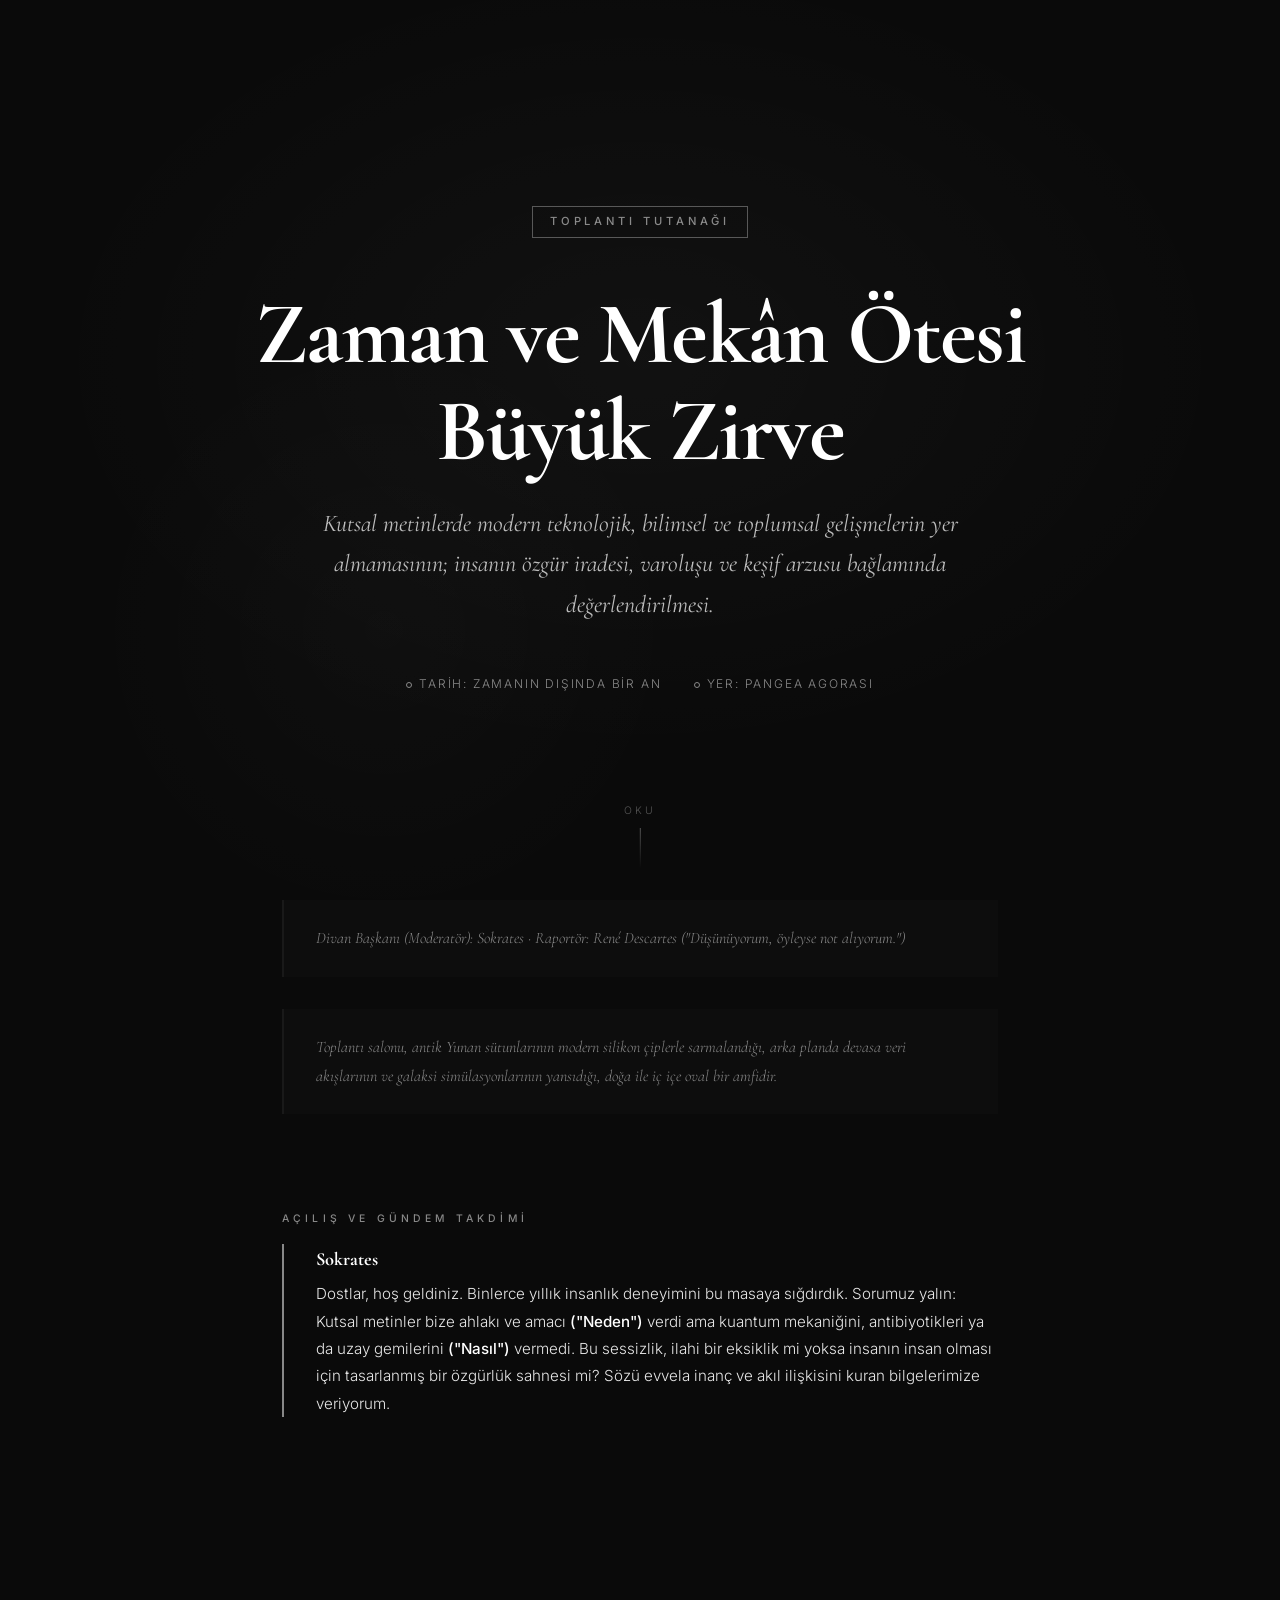
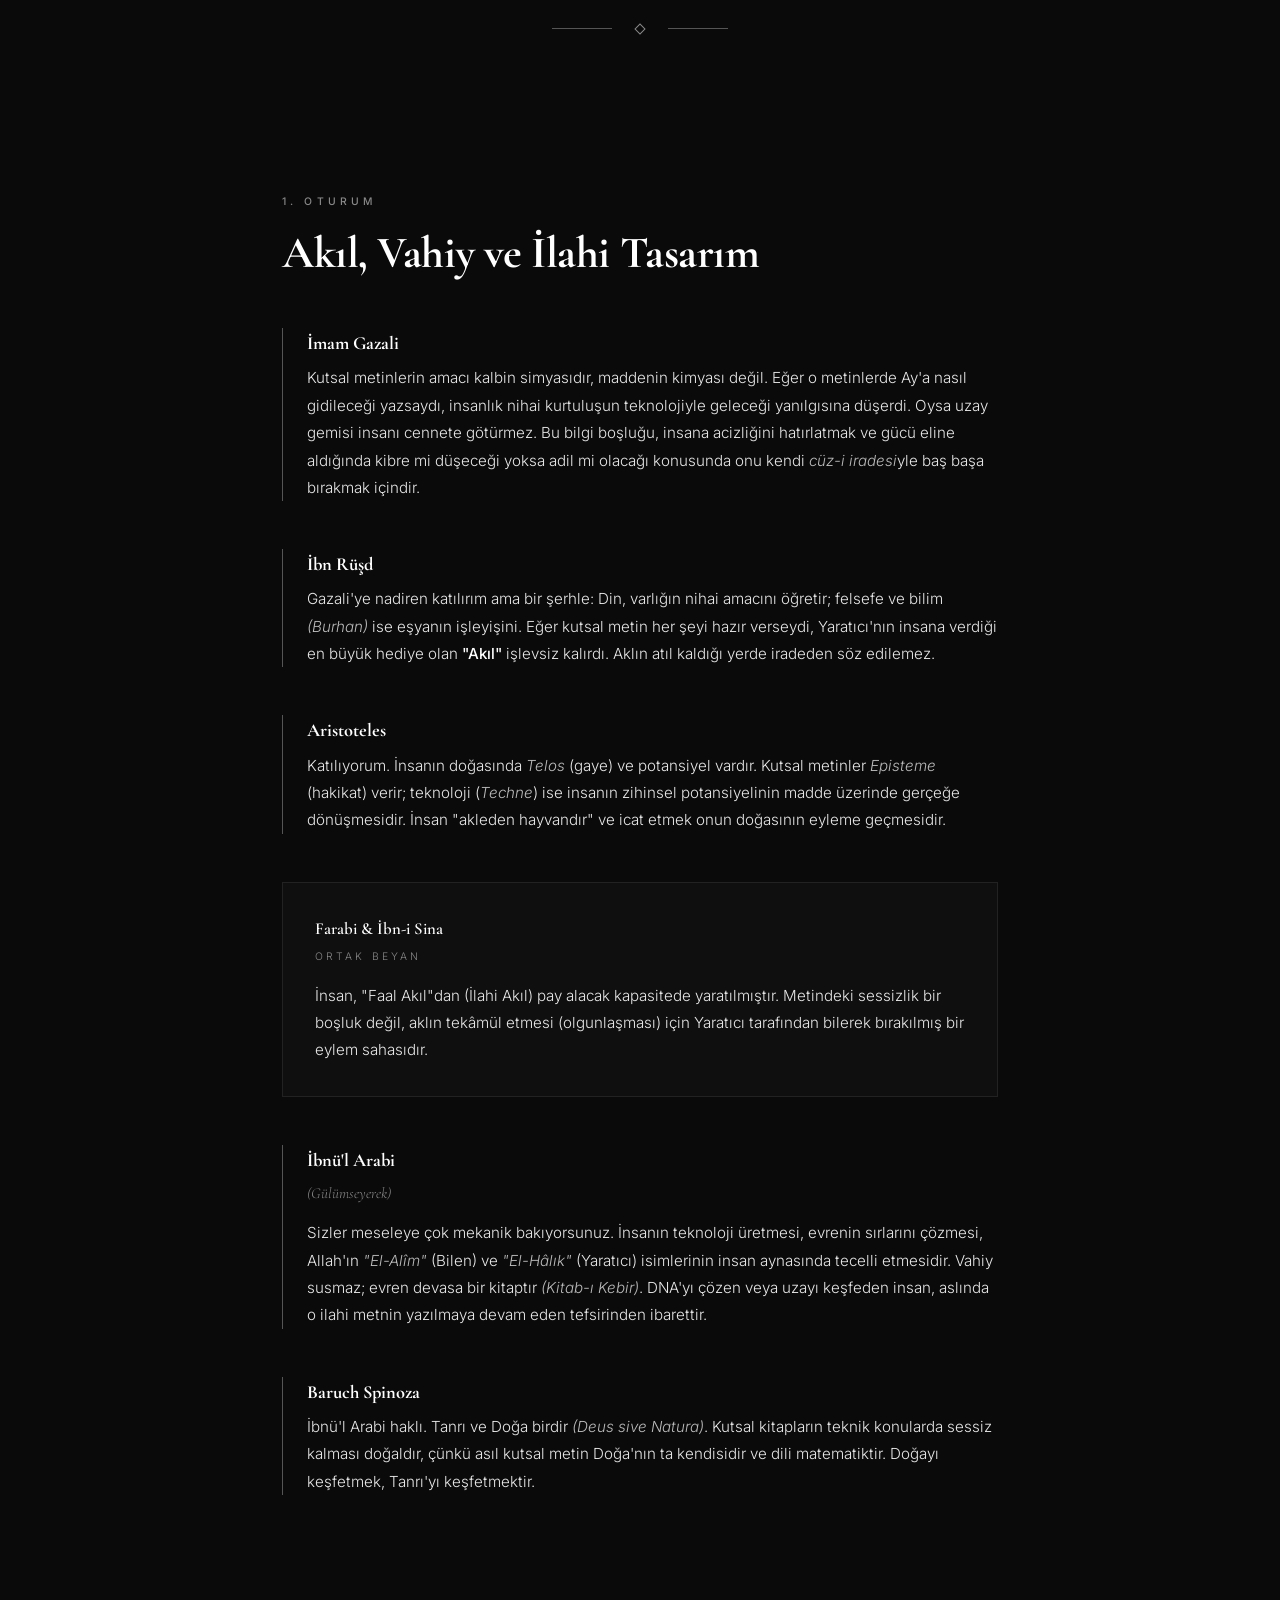
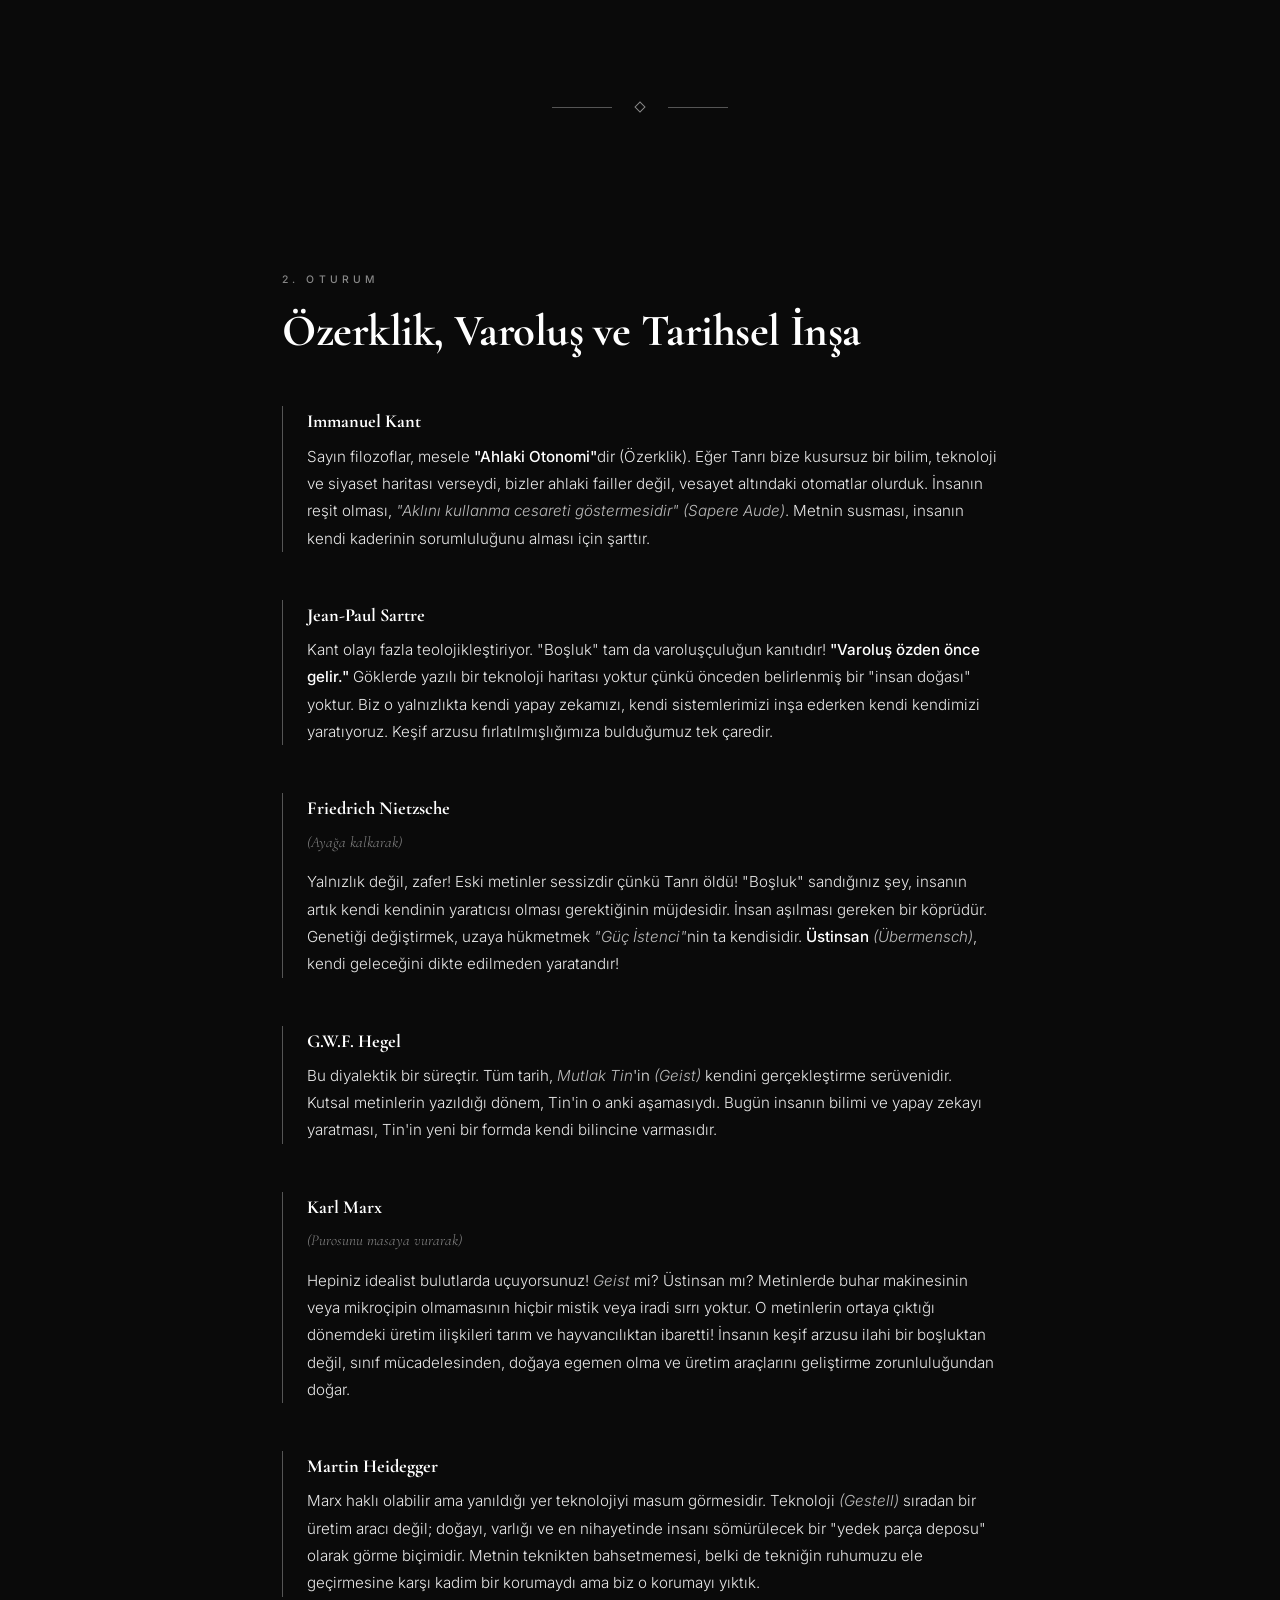
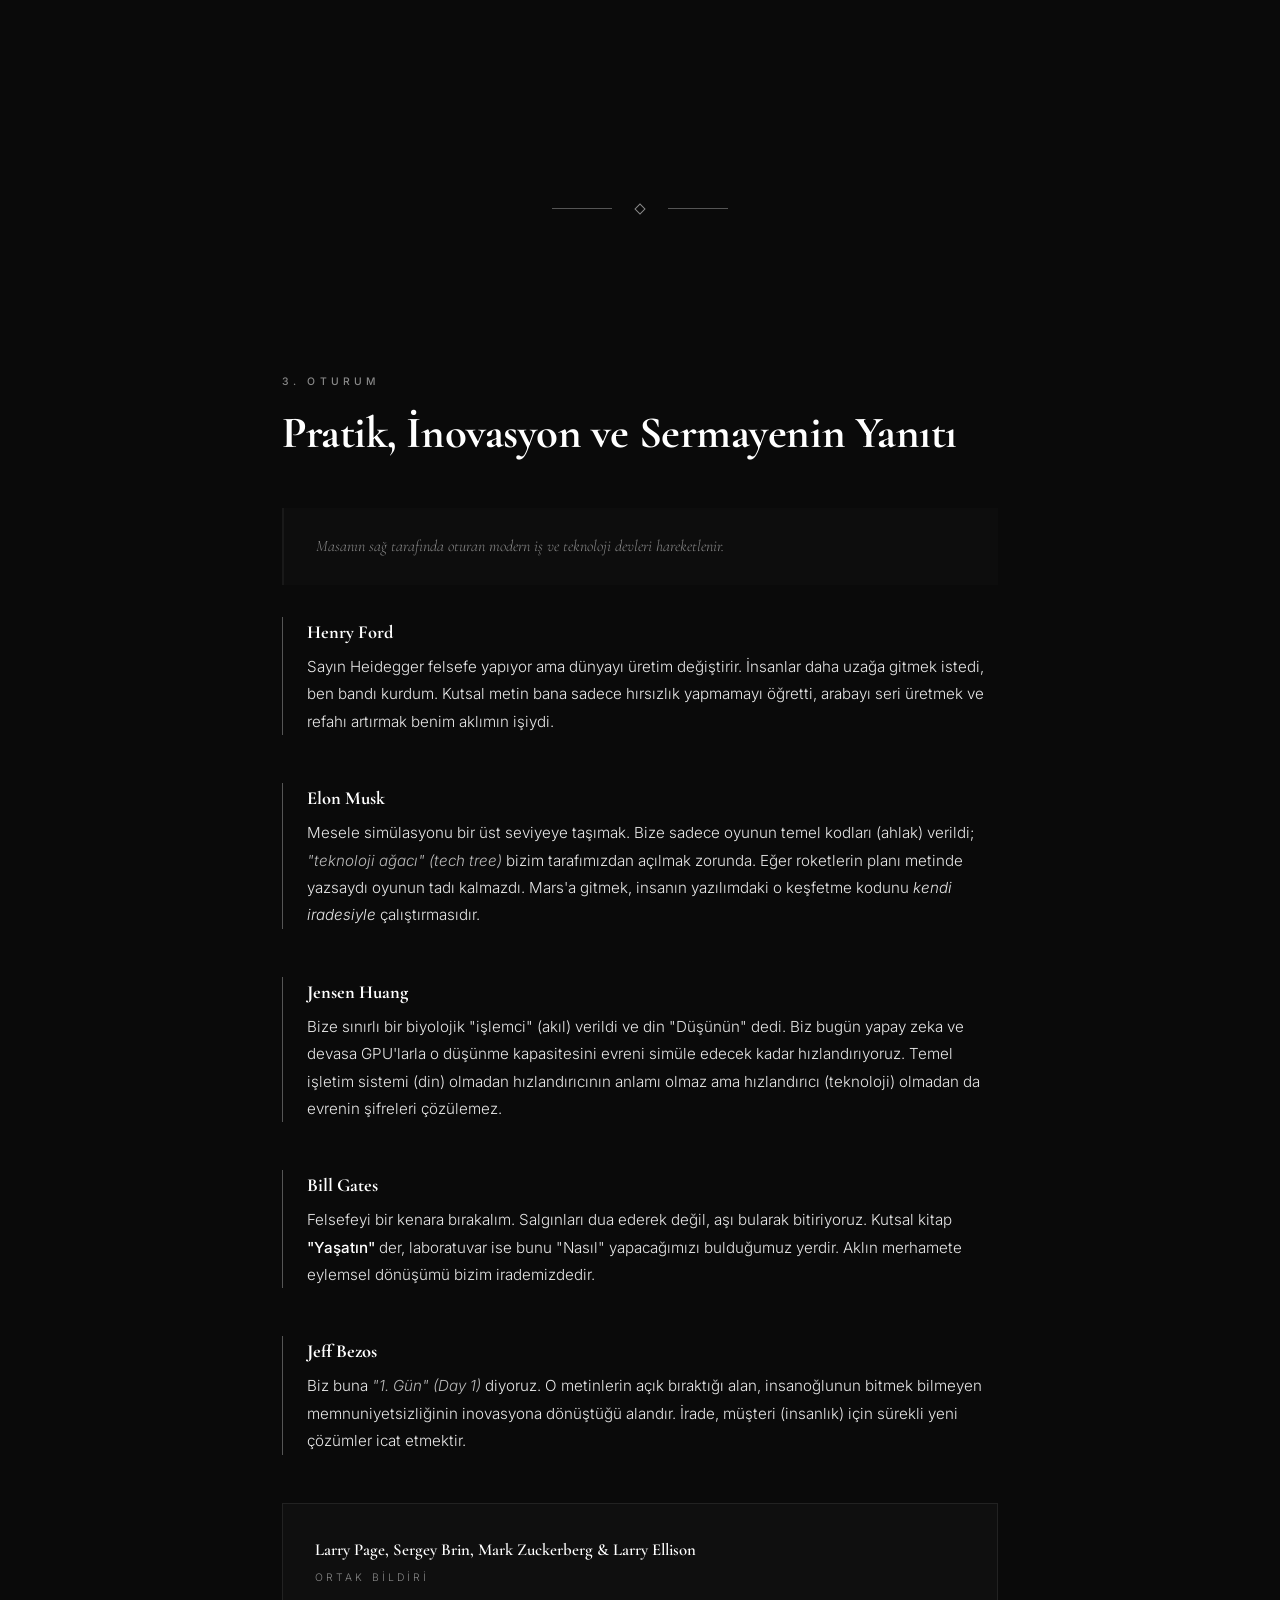
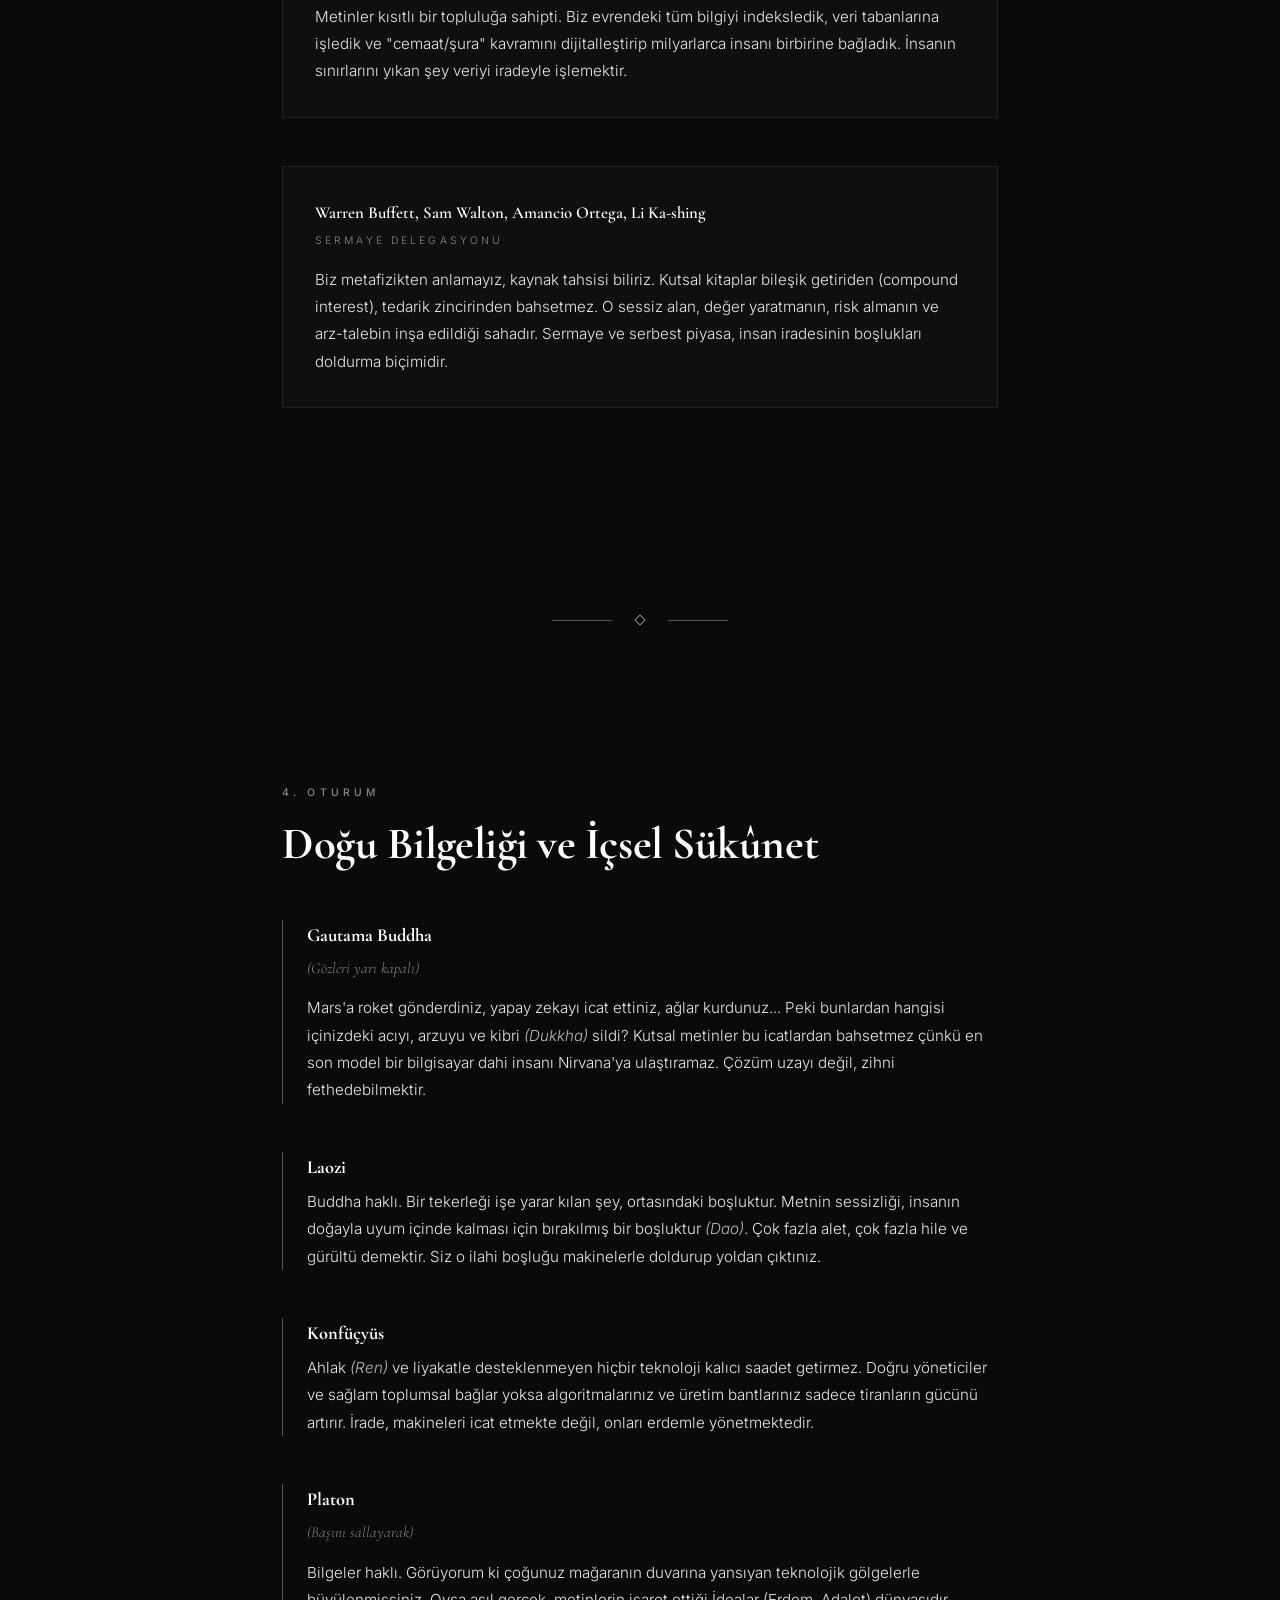
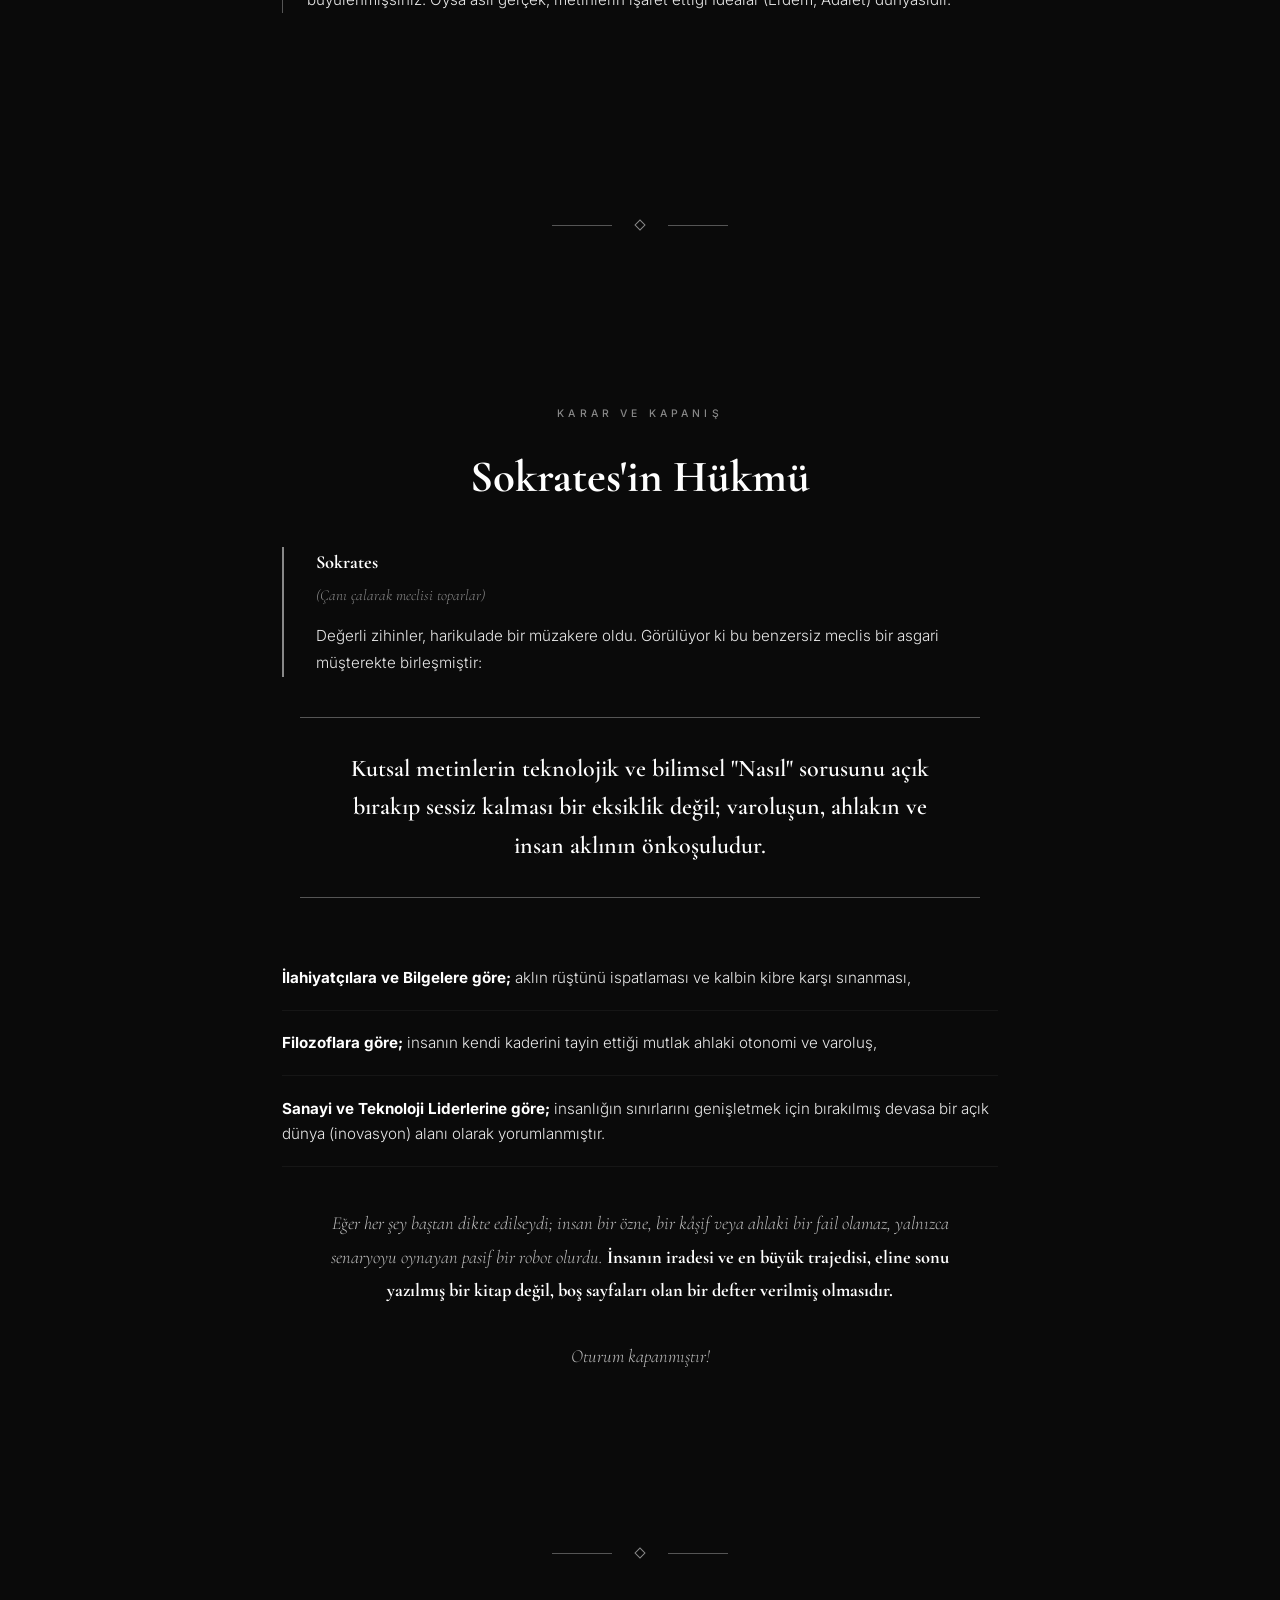
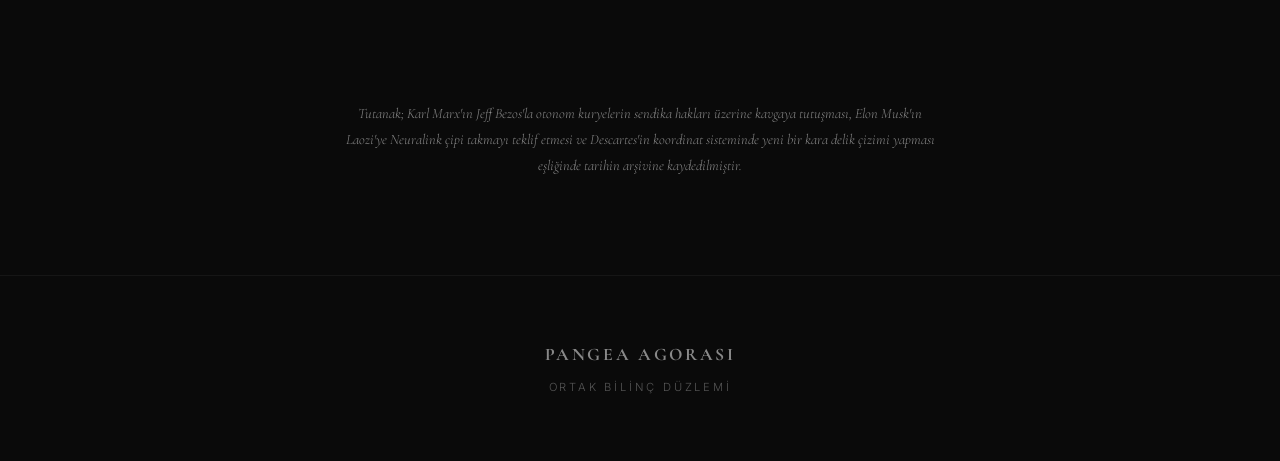
==== index.html @ bfa2e994 "Pangea Agorası - Zaman ve Mekân Ötesi Büyük Zirve" ====
<!DOCTYPE html>
<html lang="tr">
<head>
    <meta charset="UTF-8">
    <meta name="viewport" content="width=device-width, initial-scale=1.0">
    <title>Pangea Agorası — Zaman ve Mekân Ötesi Büyük Zirve</title>
    <meta name="description" content="Kutsal metinlerde modern teknolojik gelişmelerin yer almamasının insanın özgür iradesi bağlamında değerlendirilmesi. Pangea Agorası Toplantı Tutanağı.">
    <link rel="preconnect" href="https://fonts.googleapis.com">
    <link rel="preconnect" href="https://fonts.gstatic.com" crossorigin>
    <link href="https://fonts.googleapis.com/css2?family=Cormorant+Garamond:ital,wght@0,400;0,600;0,700;1,400;1,600&family=Inter:wght@300;400;500&display=swap" rel="stylesheet">
    <style>
        *, *::before, *::after {
            margin: 0;
            padding: 0;
            box-sizing: border-box;
        }

        :root {
            --black: #0a0a0a;
            --dark: #1a1a1a;
            --gray-900: #222;
            --gray-700: #555;
            --gray-500: #888;
            --gray-300: #bbb;
            --gray-100: #e8e8e8;
            --white: #f5f5f0;
            --pure-white: #fff;
        }

        body {
            font-family: 'Inter', -apple-system, sans-serif;
            background-color: var(--black);
            color: var(--white);
            line-height: 1.7;
            font-weight: 300;
            -webkit-font-smoothing: antialiased;
        }

        /* ── HERO ── */
        .hero {
            min-height: 100vh;
            display: flex;
            flex-direction: column;
            justify-content: center;
            align-items: center;
            text-align: center;
            padding: 2rem;
            position: relative;
            overflow: hidden;
        }

        .hero::before {
            content: '';
            position: absolute;
            top: 0; left: 0; right: 0; bottom: 0;
            background:
                radial-gradient(ellipse 600px 400px at 50% 40%, rgba(255,255,255,0.03), transparent),
                radial-gradient(ellipse 300px 300px at 30% 70%, rgba(255,255,255,0.02), transparent);
            pointer-events: none;
        }

        .hero-badge {
            font-family: 'Inter', sans-serif;
            font-size: 0.7rem;
            font-weight: 500;
            letter-spacing: 0.35em;
            text-transform: uppercase;
            color: var(--gray-500);
            border: 1px solid var(--gray-700);
            padding: 0.5em 1.5em;
            margin-bottom: 3rem;
            display: inline-block;
        }

        .hero h1 {
            font-family: 'Cormorant Garamond', serif;
            font-size: clamp(2.5rem, 7vw, 5.5rem);
            font-weight: 700;
            line-height: 1.1;
            letter-spacing: -0.02em;
            color: var(--pure-white);
            max-width: 900px;
            margin-bottom: 1.5rem;
        }

        .hero-subtitle {
            font-family: 'Cormorant Garamond', serif;
            font-size: clamp(1.1rem, 2.5vw, 1.5rem);
            font-weight: 400;
            font-style: italic;
            color: var(--gray-300);
            max-width: 700px;
            margin-bottom: 3rem;
        }

        .hero-meta {
            display: flex;
            flex-wrap: wrap;
            gap: 2rem;
            justify-content: center;
            font-size: 0.75rem;
            letter-spacing: 0.15em;
            text-transform: uppercase;
            color: var(--gray-500);
        }

        .hero-meta span::before {
            content: '';
            display: inline-block;
            width: 6px;
            height: 6px;
            border: 1px solid var(--gray-500);
            border-radius: 50%;
            margin-right: 0.6em;
            vertical-align: middle;
        }

        .scroll-indicator {
            position: absolute;
            bottom: 2rem;
            left: 50%;
            transform: translateX(-50%);
            display: flex;
            flex-direction: column;
            align-items: center;
            gap: 0.5rem;
            color: var(--gray-700);
            font-size: 0.65rem;
            letter-spacing: 0.3em;
            text-transform: uppercase;
            animation: pulse 2s ease-in-out infinite;
        }

        .scroll-indicator .line {
            width: 1px;
            height: 40px;
            background: linear-gradient(to bottom, var(--gray-700), transparent);
        }

        @keyframes pulse {
            0%, 100% { opacity: 0.4; }
            50% { opacity: 1; }
        }

        /* ── LAYOUT ── */
        .container {
            max-width: 780px;
            margin: 0 auto;
            padding: 0 2rem;
        }

        /* ── SECTION DIVIDERS ── */
        .section-break {
            display: flex;
            align-items: center;
            justify-content: center;
            padding: 6rem 2rem;
        }

        .section-break .ornament {
            display: flex;
            align-items: center;
            gap: 1.5rem;
            color: var(--gray-700);
        }

        .section-break .ornament .line {
            width: 60px;
            height: 1px;
            background: var(--gray-700);
        }

        .section-break .ornament .diamond {
            width: 8px;
            height: 8px;
            border: 1px solid var(--gray-500);
            transform: rotate(45deg);
        }

        /* ── SESSION HEADERS ── */
        .session {
            padding: 4rem 0;
        }

        .session-number {
            font-family: 'Inter', sans-serif;
            font-size: 0.65rem;
            font-weight: 500;
            letter-spacing: 0.4em;
            text-transform: uppercase;
            color: var(--gray-500);
            margin-bottom: 1rem;
        }

        .session-title {
            font-family: 'Cormorant Garamond', serif;
            font-size: clamp(1.8rem, 4vw, 2.8rem);
            font-weight: 700;
            color: var(--pure-white);
            line-height: 1.2;
            margin-bottom: 3rem;
            letter-spacing: -0.01em;
        }

        /* ── SPEECHES ── */
        .speech {
            margin-bottom: 3rem;
            padding-left: 1.5rem;
            border-left: 1px solid var(--gray-700);
            transition: border-color 0.3s ease;
        }

        .speech:hover {
            border-left-color: var(--gray-300);
        }

        .speaker {
            font-family: 'Cormorant Garamond', serif;
            font-size: 1.15rem;
            font-weight: 700;
            color: var(--pure-white);
            margin-bottom: 0.3rem;
        }

        .speaker-note {
            font-family: 'Cormorant Garamond', serif;
            font-size: 0.95rem;
            font-style: italic;
            color: var(--gray-500);
            margin-bottom: 0.8rem;
        }

        .speech p {
            font-size: 0.95rem;
            color: var(--gray-100);
            line-height: 1.8;
        }

        .speech .term {
            font-style: italic;
            color: var(--gray-300);
        }

        .speech .concept {
            font-weight: 500;
            color: var(--pure-white);
        }

        /* ── JOINT STATEMENTS ── */
        .joint-statement {
            margin-bottom: 3rem;
            padding: 2rem;
            border: 1px solid rgba(255,255,255,0.08);
            background: rgba(255,255,255,0.02);
        }

        .joint-statement .speakers {
            font-family: 'Cormorant Garamond', serif;
            font-size: 1.05rem;
            font-weight: 600;
            color: var(--pure-white);
            margin-bottom: 0.3rem;
        }

        .joint-statement .label {
            font-size: 0.65rem;
            letter-spacing: 0.3em;
            text-transform: uppercase;
            color: var(--gray-500);
            margin-bottom: 1rem;
        }

        .joint-statement p {
            font-size: 0.95rem;
            color: var(--gray-100);
            line-height: 1.8;
        }

        /* ── INTRO / STAGE ── */
        .stage-direction {
            font-family: 'Cormorant Garamond', serif;
            font-style: italic;
            color: var(--gray-500);
            font-size: 1rem;
            line-height: 1.8;
            margin-bottom: 2rem;
            padding: 1.5rem 2rem;
            border-left: 2px solid rgba(255,255,255,0.05);
            background: rgba(255,255,255,0.01);
        }

        /* ── OPENING SPEECH ── */
        .opening {
            padding: 4rem 0;
        }

        .opening .speech {
            border-left: 2px solid var(--gray-500);
            padding-left: 2rem;
        }

        /* ── VERDICT ── */
        .verdict {
            padding: 5rem 0;
        }

        .verdict-title {
            font-family: 'Cormorant Garamond', serif;
            font-size: clamp(1.8rem, 4vw, 2.8rem);
            font-weight: 700;
            color: var(--pure-white);
            margin-bottom: 2rem;
            text-align: center;
        }

        .verdict-core {
            font-family: 'Cormorant Garamond', serif;
            font-size: clamp(1.2rem, 2.5vw, 1.5rem);
            font-weight: 600;
            color: var(--pure-white);
            text-align: center;
            line-height: 1.6;
            max-width: 680px;
            margin: 0 auto 3rem;
            padding: 2rem;
            border-top: 1px solid var(--gray-700);
            border-bottom: 1px solid var(--gray-700);
        }

        .verdict-list {
            list-style: none;
            margin-bottom: 2.5rem;
        }

        .verdict-list li {
            padding: 1.2rem 0;
            border-bottom: 1px solid rgba(255,255,255,0.05);
            font-size: 0.95rem;
            color: var(--gray-100);
            line-height: 1.7;
        }

        .verdict-list li strong {
            color: var(--pure-white);
        }

        .verdict-closing {
            font-family: 'Cormorant Garamond', serif;
            font-size: 1.15rem;
            font-style: italic;
            color: var(--gray-300);
            text-align: center;
            line-height: 1.8;
            max-width: 650px;
            margin: 0 auto;
        }

        .verdict-closing strong {
            font-style: normal;
            color: var(--pure-white);
        }

        /* ── POSTSCRIPT ── */
        .postscript {
            padding: 3rem 0 2rem;
            text-align: center;
        }

        .postscript p {
            font-family: 'Cormorant Garamond', serif;
            font-style: italic;
            font-size: 0.9rem;
            color: var(--gray-500);
            line-height: 1.8;
            max-width: 600px;
            margin: 0 auto;
        }

        /* ── FOOTER ── */
        footer {
            padding: 4rem 2rem;
            text-align: center;
            border-top: 1px solid rgba(255,255,255,0.05);
            margin-top: 4rem;
        }

        footer .logo {
            font-family: 'Cormorant Garamond', serif;
            font-size: 1.1rem;
            font-weight: 700;
            letter-spacing: 0.15em;
            color: var(--gray-500);
            margin-bottom: 0.5rem;
        }

        footer .tagline {
            font-size: 0.7rem;
            letter-spacing: 0.25em;
            text-transform: uppercase;
            color: var(--gray-700);
        }

        /* ── RESPONSIVE ── */
        @media (max-width: 600px) {
            .hero-meta {
                flex-direction: column;
                gap: 0.8rem;
            }

            .speech {
                padding-left: 1rem;
            }

            .joint-statement {
                padding: 1.5rem;
            }

            .section-break {
                padding: 4rem 2rem;
            }
        }
    </style>
</head>
<body>

    <!-- HERO -->
    <header class="hero">
        <span class="hero-badge">Toplantı Tutanağı</span>
        <h1>Zaman ve Mekân Ötesi Büyük Zirve</h1>
        <p class="hero-subtitle">Kutsal metinlerde modern teknolojik, bilimsel ve toplumsal gelişmelerin yer almamasının; insanın özgür iradesi, varoluşu ve keşif arzusu bağlamında değerlendirilmesi.</p>
        <div class="hero-meta">
            <span>Tarih: Zamanın Dışında Bir An</span>
            <span>Yer: Pangea Agorası</span>
        </div>
        <div class="scroll-indicator">
            <span>Oku</span>
            <div class="line"></div>
        </div>
    </header>

    <main class="container">

        <!-- STAGE DIRECTION -->
        <div class="stage-direction">
            Divan Başkanı (Moderatör): Sokrates · Raportör: René Descartes <em>("Düşünüyorum, öyleyse not alıyorum.")</em>
        </div>

        <div class="stage-direction">
            Toplantı salonu, antik Yunan sütunlarının modern silikon çiplerle sarmalandığı, arka planda devasa veri akışlarının ve galaksi simülasyonlarının yansıdığı, doğa ile iç içe oval bir amfidir.
        </div>

        <!-- OPENING -->
        <div class="opening">
            <div class="session-number">Açılış ve Gündem Takdimi</div>
            <div class="speech">
                <div class="speaker">Sokrates</div>
                <p>Dostlar, hoş geldiniz. Binlerce yıllık insanlık deneyimini bu masaya sığdırdık. Sorumuz yalın: Kutsal metinler bize ahlakı ve amacı <span class="concept">("Neden")</span> verdi ama kuantum mekaniğini, antibiyotikleri ya da uzay gemilerini <span class="concept">("Nasıl")</span> vermedi. Bu sessizlik, ilahi bir eksiklik mi yoksa insanın insan olması için tasarlanmış bir özgürlük sahnesi mi? Sözü evvela inanç ve akıl ilişkisini kuran bilgelerimize veriyorum.</p>
            </div>
        </div>

        <!-- SECTION 1 -->
        <div class="section-break"><div class="ornament"><div class="line"></div><div class="diamond"></div><div class="line"></div></div></div>

        <section class="session">
            <div class="session-number">1. Oturum</div>
            <h2 class="session-title">Akıl, Vahiy ve İlahi Tasarım</h2>

            <div class="speech">
                <div class="speaker">İmam Gazali</div>
                <p>Kutsal metinlerin amacı kalbin simyasıdır, maddenin kimyası değil. Eğer o metinlerde Ay'a nasıl gidileceği yazsaydı, insanlık nihai kurtuluşun teknolojiyle geleceği yanılgısına düşerdi. Oysa uzay gemisi insanı cennete götürmez. Bu bilgi boşluğu, insana acizliğini hatırlatmak ve gücü eline aldığında kibre mi düşeceği yoksa adil mi olacağı konusunda onu kendi <span class="term">cüz-i iradesi</span>yle baş başa bırakmak içindir.</p>
            </div>

            <div class="speech">
                <div class="speaker">İbn Rüşd</div>
                <p>Gazali'ye nadiren katılırım ama bir şerhle: Din, varlığın nihai amacını öğretir; felsefe ve bilim <span class="term">(Burhan)</span> ise eşyanın işleyişini. Eğer kutsal metin her şeyi hazır verseydi, Yaratıcı'nın insana verdiği en büyük hediye olan <span class="concept">"Akıl"</span> işlevsiz kalırdı. Aklın atıl kaldığı yerde iradeden söz edilemez.</p>
            </div>

            <div class="speech">
                <div class="speaker">Aristoteles</div>
                <p>Katılıyorum. İnsanın doğasında <span class="term">Telos</span> (gaye) ve potansiyel vardır. Kutsal metinler <span class="term">Episteme</span> (hakikat) verir; teknoloji (<span class="term">Techne</span>) ise insanın zihinsel potansiyelinin madde üzerinde gerçeğe dönüşmesidir. İnsan "akleden hayvandır" ve icat etmek onun doğasının eyleme geçmesidir.</p>
            </div>

            <div class="joint-statement">
                <div class="speakers">Farabi &amp; İbn-i Sina</div>
                <div class="label">Ortak Beyan</div>
                <p>İnsan, <span class="term">"Faal Akıl"</span>dan (İlahi Akıl) pay alacak kapasitede yaratılmıştır. Metindeki sessizlik bir boşluk değil, aklın tekâmül etmesi (olgunlaşması) için Yaratıcı tarafından bilerek bırakılmış bir eylem sahasıdır.</p>
            </div>

            <div class="speech">
                <div class="speaker">İbnü'l Arabi</div>
                <div class="speaker-note">(Gülümseyerek)</div>
                <p>Sizler meseleye çok mekanik bakıyorsunuz. İnsanın teknoloji üretmesi, evrenin sırlarını çözmesi, Allah'ın <span class="term">"El-Alîm"</span> (Bilen) ve <span class="term">"El-Hâlık"</span> (Yaratıcı) isimlerinin insan aynasında tecelli etmesidir. Vahiy susmaz; evren devasa bir kitaptır <span class="term">(Kitab-ı Kebir)</span>. DNA'yı çözen veya uzayı keşfeden insan, aslında o ilahi metnin yazılmaya devam eden tefsirinden ibarettir.</p>
            </div>

            <div class="speech">
                <div class="speaker">Baruch Spinoza</div>
                <p>İbnü'l Arabi haklı. Tanrı ve Doğa birdir <span class="term">(Deus sive Natura)</span>. Kutsal kitapların teknik konularda sessiz kalması doğaldır, çünkü asıl kutsal metin Doğa'nın ta kendisidir ve dili matematiktir. Doğayı keşfetmek, Tanrı'yı keşfetmektir.</p>
            </div>
        </section>

        <!-- SECTION 2 -->
        <div class="section-break"><div class="ornament"><div class="line"></div><div class="diamond"></div><div class="line"></div></div></div>

        <section class="session">
            <div class="session-number">2. Oturum</div>
            <h2 class="session-title">Özerklik, Varoluş ve Tarihsel İnşa</h2>

            <div class="speech">
                <div class="speaker">Immanuel Kant</div>
                <p>Sayın filozoflar, mesele <span class="concept">"Ahlaki Otonomi"</span>dir (Özerklik). Eğer Tanrı bize kusursuz bir bilim, teknoloji ve siyaset haritası verseydi, bizler ahlaki failler değil, vesayet altındaki otomatlar olurduk. İnsanın reşit olması, <span class="term">"Aklını kullanma cesareti göstermesidir"</span> <span class="term">(Sapere Aude)</span>. Metnin susması, insanın kendi kaderinin sorumluluğunu alması için şarttır.</p>
            </div>

            <div class="speech">
                <div class="speaker">Jean-Paul Sartre</div>
                <p>Kant olayı fazla teolojikleştiriyor. "Boşluk" tam da varoluşçuluğun kanıtıdır! <span class="concept">"Varoluş özden önce gelir."</span> Göklerde yazılı bir teknoloji haritası yoktur çünkü önceden belirlenmiş bir "insan doğası" yoktur. Biz o yalnızlıkta kendi yapay zekamızı, kendi sistemlerimizi inşa ederken kendi kendimizi yaratıyoruz. Keşif arzusu fırlatılmışlığımıza bulduğumuz tek çaredir.</p>
            </div>

            <div class="speech">
                <div class="speaker">Friedrich Nietzsche</div>
                <div class="speaker-note">(Ayağa kalkarak)</div>
                <p>Yalnızlık değil, zafer! Eski metinler sessizdir çünkü Tanrı öldü! "Boşluk" sandığınız şey, insanın artık kendi kendinin yaratıcısı olması gerektiğinin müjdesidir. İnsan aşılması gereken bir köprüdür. Genetiği değiştirmek, uzaya hükmetmek <span class="term">"Güç İstenci"</span>nin ta kendisidir. <span class="concept">Üstinsan</span> <span class="term">(Übermensch)</span>, kendi geleceğini dikte edilmeden yaratandır!</p>
            </div>

            <div class="speech">
                <div class="speaker">G.W.F. Hegel</div>
                <p>Bu diyalektik bir süreçtir. Tüm tarih, <span class="term">Mutlak Tin</span>'in <span class="term">(Geist)</span> kendini gerçekleştirme serüvenidir. Kutsal metinlerin yazıldığı dönem, Tin'in o anki aşamasıydı. Bugün insanın bilimi ve yapay zekayı yaratması, Tin'in yeni bir formda kendi bilincine varmasıdır.</p>
            </div>

            <div class="speech">
                <div class="speaker">Karl Marx</div>
                <div class="speaker-note">(Purosunu masaya vurarak)</div>
                <p>Hepiniz idealist bulutlarda uçuyorsunuz! <span class="term">Geist</span> mi? Üstinsan mı? Metinlerde buhar makinesinin veya mikroçipin olmamasının hiçbir mistik veya iradi sırrı yoktur. O metinlerin ortaya çıktığı dönemdeki üretim ilişkileri tarım ve hayvancılıktan ibaretti! İnsanın keşif arzusu ilahi bir boşluktan değil, sınıf mücadelesinden, doğaya egemen olma ve üretim araçlarını geliştirme zorunluluğundan doğar.</p>
            </div>

            <div class="speech">
                <div class="speaker">Martin Heidegger</div>
                <p>Marx haklı olabilir ama yanıldığı yer teknolojiyi masum görmesidir. Teknoloji <span class="term">(Gestell)</span> sıradan bir üretim aracı değil; doğayı, varlığı ve en nihayetinde insanı sömürülecek bir "yedek parça deposu" olarak görme biçimidir. Metnin teknikten bahsetmemesi, belki de tekniğin ruhumuzu ele geçirmesine karşı kadim bir korumaydı ama biz o korumayı yıktık.</p>
            </div>
        </section>

        <!-- SECTION 3 -->
        <div class="section-break"><div class="ornament"><div class="line"></div><div class="diamond"></div><div class="line"></div></div></div>

        <section class="session">
            <div class="session-number">3. Oturum</div>
            <h2 class="session-title">Pratik, İnovasyon ve Sermayenin Yanıtı</h2>

            <div class="stage-direction">Masanın sağ tarafında oturan modern iş ve teknoloji devleri hareketlenir.</div>

            <div class="speech">
                <div class="speaker">Henry Ford</div>
                <p>Sayın Heidegger felsefe yapıyor ama dünyayı üretim değiştirir. İnsanlar daha uzağa gitmek istedi, ben bandı kurdum. Kutsal metin bana sadece hırsızlık yapmamayı öğretti, arabayı seri üretmek ve refahı artırmak benim aklımın işiydi.</p>
            </div>

            <div class="speech">
                <div class="speaker">Elon Musk</div>
                <p>Mesele simülasyonu bir üst seviyeye taşımak. Bize sadece oyunun temel kodları (ahlak) verildi; <span class="term">"teknoloji ağacı" (tech tree)</span> bizim tarafımızdan açılmak zorunda. Eğer roketlerin planı metinde yazsaydı oyunun tadı kalmazdı. Mars'a gitmek, insanın yazılımdaki o keşfetme kodunu <em>kendi iradesiyle</em> çalıştırmasıdır.</p>
            </div>

            <div class="speech">
                <div class="speaker">Jensen Huang</div>
                <p>Bize sınırlı bir biyolojik "işlemci" (akıl) verildi ve din "Düşünün" dedi. Biz bugün yapay zeka ve devasa GPU'larla o düşünme kapasitesini evreni simüle edecek kadar hızlandırıyoruz. Temel işletim sistemi (din) olmadan hızlandırıcının anlamı olmaz ama hızlandırıcı (teknoloji) olmadan da evrenin şifreleri çözülemez.</p>
            </div>

            <div class="speech">
                <div class="speaker">Bill Gates</div>
                <p>Felsefeyi bir kenara bırakalım. Salgınları dua ederek değil, aşı bularak bitiriyoruz. Kutsal kitap <span class="concept">"Yaşatın"</span> der, laboratuvar ise bunu "Nasıl" yapacağımızı bulduğumuz yerdir. Aklın merhamete eylemsel dönüşümü bizim irademizdedir.</p>
            </div>

            <div class="speech">
                <div class="speaker">Jeff Bezos</div>
                <p>Biz buna <span class="term">"1. Gün" (Day 1)</span> diyoruz. O metinlerin açık bıraktığı alan, insanoğlunun bitmek bilmeyen memnuniyetsizliğinin inovasyona dönüştüğü alandır. İrade, müşteri (insanlık) için sürekli yeni çözümler icat etmektir.</p>
            </div>

            <div class="joint-statement">
                <div class="speakers">Larry Page, Sergey Brin, Mark Zuckerberg &amp; Larry Ellison</div>
                <div class="label">Ortak Bildiri</div>
                <p>Metinler kısıtlı bir topluluğa sahipti. Biz evrendeki tüm bilgiyi indeksledik, veri tabanlarına işledik ve "cemaat/şura" kavramını dijitalleştirip milyarlarca insanı birbirine bağladık. İnsanın sınırlarını yıkan şey veriyi iradeyle işlemektir.</p>
            </div>

            <div class="joint-statement">
                <div class="speakers">Warren Buffett, Sam Walton, Amancio Ortega, Li Ka-shing</div>
                <div class="label">Sermaye Delegasyonu</div>
                <p>Biz metafizikten anlamayız, kaynak tahsisi biliriz. Kutsal kitaplar bileşik getiriden <span class="term">(compound interest)</span>, tedarik zincirinden bahsetmez. O sessiz alan, değer yaratmanın, risk almanın ve arz-talebin inşa edildiği sahadır. Sermaye ve serbest piyasa, insan iradesinin boşlukları doldurma biçimidir.</p>
            </div>
        </section>

        <!-- SECTION 4 -->
        <div class="section-break"><div class="ornament"><div class="line"></div><div class="diamond"></div><div class="line"></div></div></div>

        <section class="session">
            <div class="session-number">4. Oturum</div>
            <h2 class="session-title">Doğu Bilgeliği ve İçsel Sükûnet</h2>

            <div class="speech">
                <div class="speaker">Gautama Buddha</div>
                <div class="speaker-note">(Gözleri yarı kapalı)</div>
                <p>Mars'a roket gönderdiniz, yapay zekayı icat ettiniz, ağlar kurdunuz... Peki bunlardan hangisi içinizdeki acıyı, arzuyu ve kibri <span class="term">(Dukkha)</span> sildi? Kutsal metinler bu icatlardan bahsetmez çünkü en son model bir bilgisayar dahi insanı Nirvana'ya ulaştıramaz. Çözüm uzayı değil, zihni fethedebilmektir.</p>
            </div>

            <div class="speech">
                <div class="speaker">Laozi</div>
                <p>Buddha haklı. Bir tekerleği işe yarar kılan şey, ortasındaki boşluktur. Metnin sessizliği, insanın doğayla uyum içinde kalması için bırakılmış bir boşluktur <span class="term">(Dao)</span>. Çok fazla alet, çok fazla hile ve gürültü demektir. Siz o ilahi boşluğu makinelerle doldurup yoldan çıktınız.</p>
            </div>

            <div class="speech">
                <div class="speaker">Konfüçyüs</div>
                <p>Ahlak <span class="term">(Ren)</span> ve liyakatle desteklenmeyen hiçbir teknoloji kalıcı saadet getirmez. Doğru yöneticiler ve sağlam toplumsal bağlar yoksa algoritmalarınız ve üretim bantlarınız sadece tiranların gücünü artırır. İrade, makineleri icat etmekte değil, onları erdemle yönetmektedir.</p>
            </div>

            <div class="speech">
                <div class="speaker">Platon</div>
                <div class="speaker-note">(Başını sallayarak)</div>
                <p>Bilgeler haklı. Görüyorum ki çoğunuz mağaranın duvarına yansıyan teknolojik gölgelerle büyülenmişsiniz. Oysa asıl gerçek, metinlerin işaret ettiği İdealar (Erdem, Adalet) dünyasıdır.</p>
            </div>
        </section>

        <!-- VERDICT -->
        <div class="section-break"><div class="ornament"><div class="line"></div><div class="diamond"></div><div class="line"></div></div></div>

        <section class="verdict">
            <div class="session-number" style="text-align:center">Karar ve Kapanış</div>
            <h2 class="verdict-title">Sokrates'in Hükmü</h2>

            <div class="speech" style="border-left: 2px solid var(--gray-500); padding-left: 2rem; margin-bottom: 2.5rem;">
                <div class="speaker">Sokrates</div>
                <div class="speaker-note">(Çanı çalarak meclisi toparlar)</div>
                <p>Değerli zihinler, harikulade bir müzakere oldu. Görülüyor ki bu benzersiz meclis bir asgari müşterekte birleşmiştir:</p>
            </div>

            <div class="verdict-core">Kutsal metinlerin teknolojik ve bilimsel "Nasıl" sorusunu açık bırakıp sessiz kalması bir eksiklik değil; varoluşun, ahlakın ve insan aklının önkoşuludur.</div>

            <ul class="verdict-list">
                <li><strong>İlahiyatçılara ve Bilgelere göre;</strong> aklın rüştünü ispatlaması ve kalbin kibre karşı sınanması,</li>
                <li><strong>Filozoflara göre;</strong> insanın kendi kaderini tayin ettiği mutlak ahlaki otonomi ve varoluş,</li>
                <li><strong>Sanayi ve Teknoloji Liderlerine göre;</strong> insanlığın sınırlarını genişletmek için bırakılmış devasa bir açık dünya (inovasyon) alanı olarak yorumlanmıştır.</li>
            </ul>

            <div class="verdict-closing">
                <p>Eğer her şey baştan dikte edilseydi; insan bir özne, bir kâşif veya ahlaki bir fail olamaz, yalnızca senaryoyu oynayan pasif bir robot olurdu. <strong>İnsanın iradesi ve en büyük trajedisi, eline sonu yazılmış bir kitap değil, boş sayfaları olan bir defter verilmiş olmasıdır.</strong></p>
                <br>
                <p>Oturum kapanmıştır!</p>
            </div>
        </section>

        <!-- POSTSCRIPT -->
        <div class="section-break"><div class="ornament"><div class="line"></div><div class="diamond"></div><div class="line"></div></div></div>

        <div class="postscript">
            <p>Tutanak; Karl Marx'ın Jeff Bezos'la otonom kuryelerin sendika hakları üzerine kavgaya tutuşması, Elon Musk'ın Laozi'ye Neuralink çipi takmayı teklif etmesi ve Descartes'in koordinat sisteminde yeni bir kara delik çizimi yapması eşliğinde tarihin arşivine kaydedilmiştir.</p>
        </div>

    </main>

    <footer>
        <div class="logo">PANGEA AGORASI</div>
        <div class="tagline">Ortak Bilinç Düzlemi</div>
    </footer>

</body>
</html>
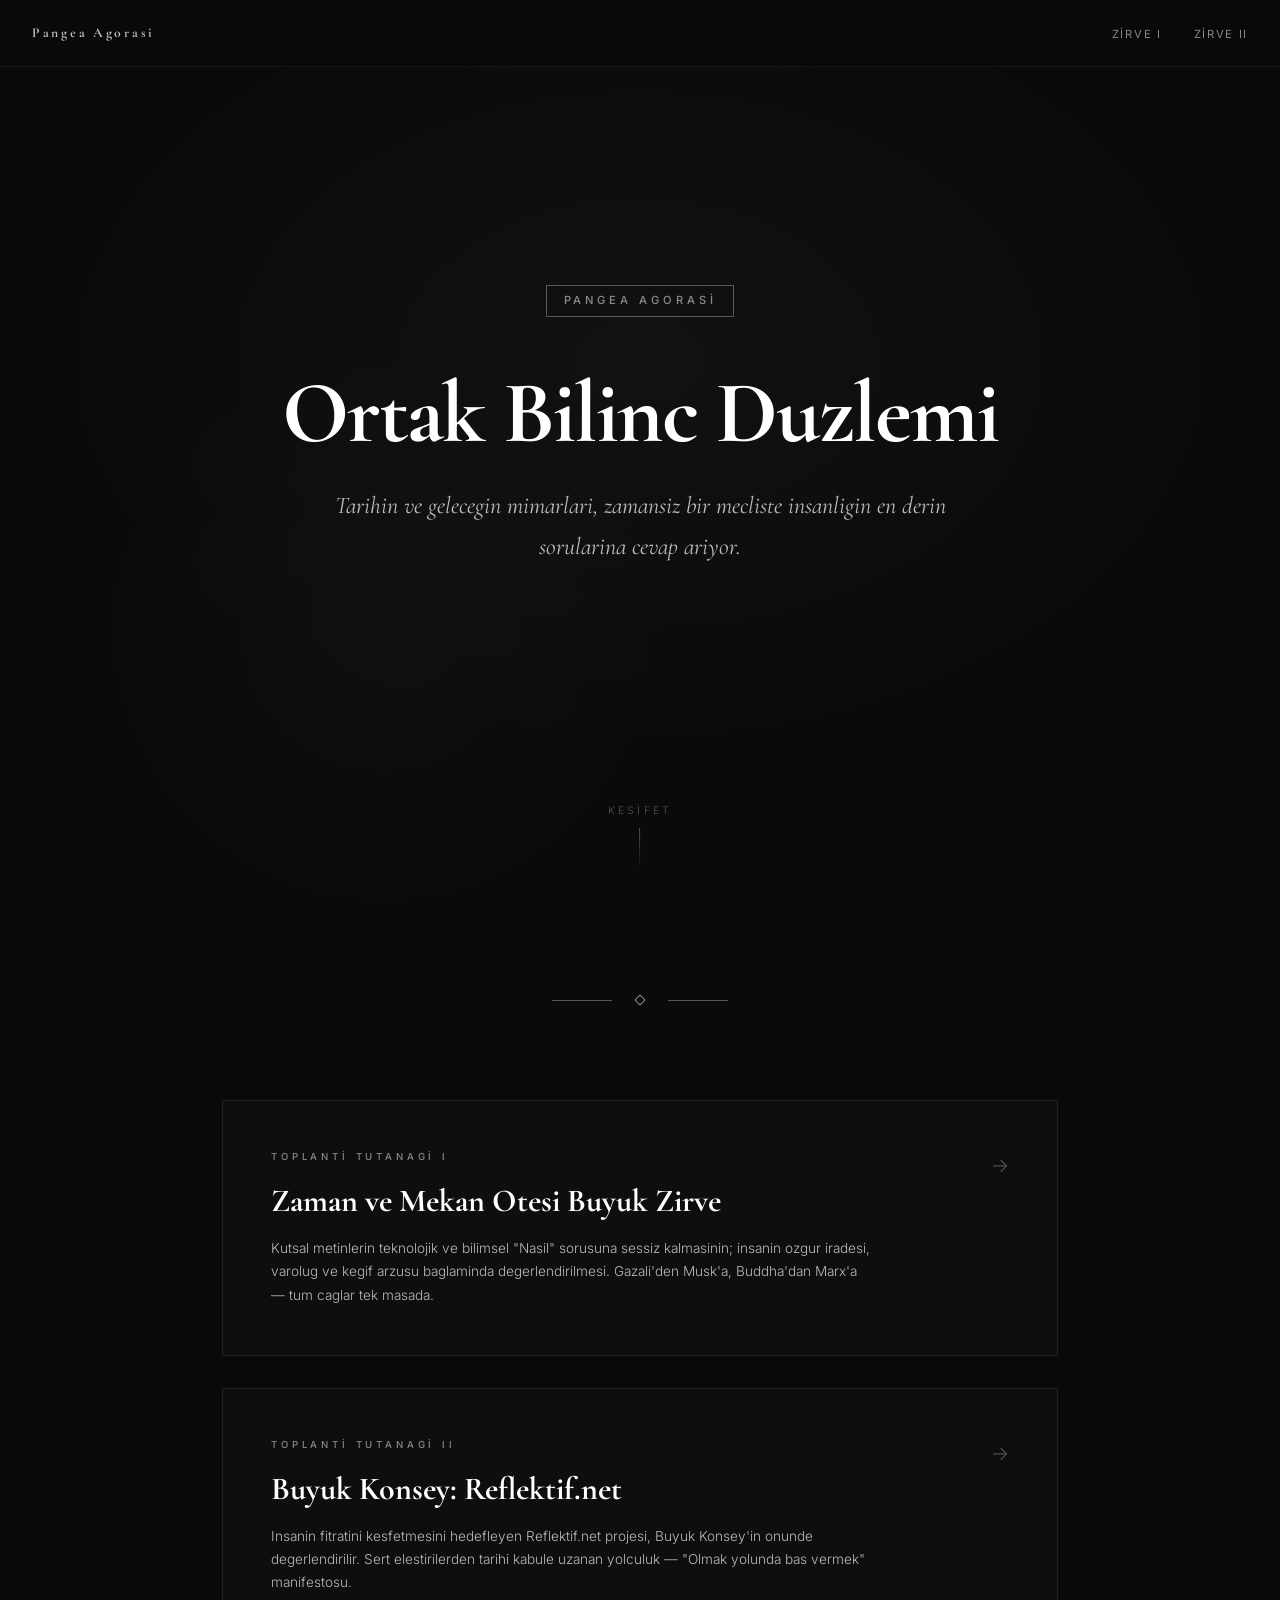
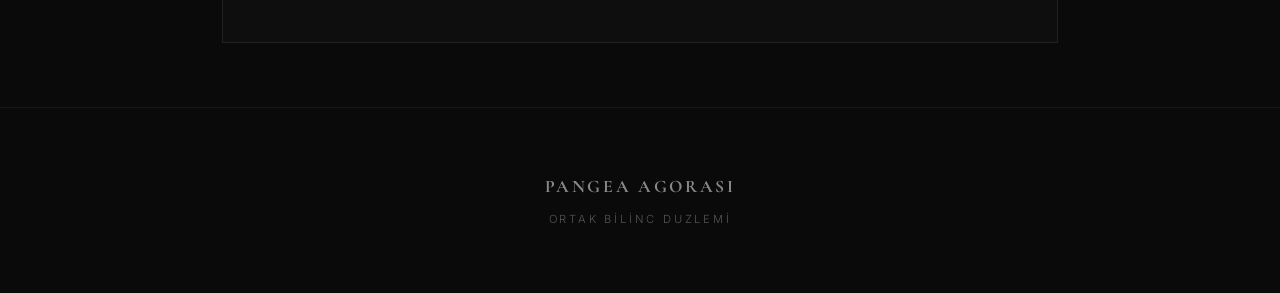
==== commit 407578a8: "Site yapisini genislet: Ana sayfa, ortak CSS, Buyuk Konsey tutanagi" ====
--- a/index.html
+++ b/index.html
@@ -3,658 +3,58 @@
 <head>
     <meta charset="UTF-8">
     <meta name="viewport" content="width=device-width, initial-scale=1.0">
-    <title>Pangea Agorası — Zaman ve Mekân Ötesi Büyük Zirve</title>
-    <meta name="description" content="Kutsal metinlerde modern teknolojik gelişmelerin yer almamasının insanın özgür iradesi bağlamında değerlendirilmesi. Pangea Agorası Toplantı Tutanağı.">
+    <title>Pangea Agorasi — Ortak Bilinc Duzlemi</title>
+    <meta name="description" content="Tarihin ve gelecegin mimarlari, ayni masanin etrafinda insanligin en derin sorularina cevap ariyor.">
     <link rel="preconnect" href="https://fonts.googleapis.com">
     <link rel="preconnect" href="https://fonts.gstatic.com" crossorigin>
     <link href="https://fonts.googleapis.com/css2?family=Cormorant+Garamond:ital,wght@0,400;0,600;0,700;1,400;1,600&family=Inter:wght@300;400;500&display=swap" rel="stylesheet">
-    <style>
-        *, *::before, *::after {
-            margin: 0;
-            padding: 0;
-            box-sizing: border-box;
-        }
-
-        :root {
-            --black: #0a0a0a;
-            --dark: #1a1a1a;
-            --gray-900: #222;
-            --gray-700: #555;
-            --gray-500: #888;
-            --gray-300: #bbb;
-            --gray-100: #e8e8e8;
-            --white: #f5f5f0;
-            --pure-white: #fff;
-        }
-
-        body {
-            font-family: 'Inter', -apple-system, sans-serif;
-            background-color: var(--black);
-            color: var(--white);
-            line-height: 1.7;
-            font-weight: 300;
-            -webkit-font-smoothing: antialiased;
-        }
-
-        /* ── HERO ── */
-        .hero {
-            min-height: 100vh;
-            display: flex;
-            flex-direction: column;
-            justify-content: center;
-            align-items: center;
-            text-align: center;
-            padding: 2rem;
-            position: relative;
-            overflow: hidden;
-        }
-
-        .hero::before {
-            content: '';
-            position: absolute;
-            top: 0; left: 0; right: 0; bottom: 0;
-            background:
-                radial-gradient(ellipse 600px 400px at 50% 40%, rgba(255,255,255,0.03), transparent),
-                radial-gradient(ellipse 300px 300px at 30% 70%, rgba(255,255,255,0.02), transparent);
-            pointer-events: none;
-        }
-
-        .hero-badge {
-            font-family: 'Inter', sans-serif;
-            font-size: 0.7rem;
-            font-weight: 500;
-            letter-spacing: 0.35em;
-            text-transform: uppercase;
-            color: var(--gray-500);
-            border: 1px solid var(--gray-700);
-            padding: 0.5em 1.5em;
-            margin-bottom: 3rem;
-            display: inline-block;
-        }
-
-        .hero h1 {
-            font-family: 'Cormorant Garamond', serif;
-            font-size: clamp(2.5rem, 7vw, 5.5rem);
-            font-weight: 700;
-            line-height: 1.1;
-            letter-spacing: -0.02em;
-            color: var(--pure-white);
-            max-width: 900px;
-            margin-bottom: 1.5rem;
-        }
-
-        .hero-subtitle {
-            font-family: 'Cormorant Garamond', serif;
-            font-size: clamp(1.1rem, 2.5vw, 1.5rem);
-            font-weight: 400;
-            font-style: italic;
-            color: var(--gray-300);
-            max-width: 700px;
-            margin-bottom: 3rem;
-        }
-
-        .hero-meta {
-            display: flex;
-            flex-wrap: wrap;
-            gap: 2rem;
-            justify-content: center;
-            font-size: 0.75rem;
-            letter-spacing: 0.15em;
-            text-transform: uppercase;
-            color: var(--gray-500);
-        }
-
-        .hero-meta span::before {
-            content: '';
-            display: inline-block;
-            width: 6px;
-            height: 6px;
-            border: 1px solid var(--gray-500);
-            border-radius: 50%;
-            margin-right: 0.6em;
-            vertical-align: middle;
-        }
-
-        .scroll-indicator {
-            position: absolute;
-            bottom: 2rem;
-            left: 50%;
-            transform: translateX(-50%);
-            display: flex;
-            flex-direction: column;
-            align-items: center;
-            gap: 0.5rem;
-            color: var(--gray-700);
-            font-size: 0.65rem;
-            letter-spacing: 0.3em;
-            text-transform: uppercase;
-            animation: pulse 2s ease-in-out infinite;
-        }
-
-        .scroll-indicator .line {
-            width: 1px;
-            height: 40px;
-            background: linear-gradient(to bottom, var(--gray-700), transparent);
-        }
-
-        @keyframes pulse {
-            0%, 100% { opacity: 0.4; }
-            50% { opacity: 1; }
-        }
-
-        /* ── LAYOUT ── */
-        .container {
-            max-width: 780px;
-            margin: 0 auto;
-            padding: 0 2rem;
-        }
-
-        /* ── SECTION DIVIDERS ── */
-        .section-break {
-            display: flex;
-            align-items: center;
-            justify-content: center;
-            padding: 6rem 2rem;
-        }
-
-        .section-break .ornament {
-            display: flex;
-            align-items: center;
-            gap: 1.5rem;
-            color: var(--gray-700);
-        }
-
-        .section-break .ornament .line {
-            width: 60px;
-            height: 1px;
-            background: var(--gray-700);
-        }
-
-        .section-break .ornament .diamond {
-            width: 8px;
-            height: 8px;
-            border: 1px solid var(--gray-500);
-            transform: rotate(45deg);
-        }
-
-        /* ── SESSION HEADERS ── */
-        .session {
-            padding: 4rem 0;
-        }
-
-        .session-number {
-            font-family: 'Inter', sans-serif;
-            font-size: 0.65rem;
-            font-weight: 500;
-            letter-spacing: 0.4em;
-            text-transform: uppercase;
-            color: var(--gray-500);
-            margin-bottom: 1rem;
-        }
-
-        .session-title {
-            font-family: 'Cormorant Garamond', serif;
-            font-size: clamp(1.8rem, 4vw, 2.8rem);
-            font-weight: 700;
-            color: var(--pure-white);
-            line-height: 1.2;
-            margin-bottom: 3rem;
-            letter-spacing: -0.01em;
-        }
-
-        /* ── SPEECHES ── */
-        .speech {
-            margin-bottom: 3rem;
-            padding-left: 1.5rem;
-            border-left: 1px solid var(--gray-700);
-            transition: border-color 0.3s ease;
-        }
-
-        .speech:hover {
-            border-left-color: var(--gray-300);
-        }
-
-        .speaker {
-            font-family: 'Cormorant Garamond', serif;
-            font-size: 1.15rem;
-            font-weight: 700;
-            color: var(--pure-white);
-            margin-bottom: 0.3rem;
-        }
-
-        .speaker-note {
-            font-family: 'Cormorant Garamond', serif;
-            font-size: 0.95rem;
-            font-style: italic;
-            color: var(--gray-500);
-            margin-bottom: 0.8rem;
-        }
-
-        .speech p {
-            font-size: 0.95rem;
-            color: var(--gray-100);
-            line-height: 1.8;
-        }
-
-        .speech .term {
-            font-style: italic;
-            color: var(--gray-300);
-        }
-
-        .speech .concept {
-            font-weight: 500;
-            color: var(--pure-white);
-        }
-
-        /* ── JOINT STATEMENTS ── */
-        .joint-statement {
-            margin-bottom: 3rem;
-            padding: 2rem;
-            border: 1px solid rgba(255,255,255,0.08);
-            background: rgba(255,255,255,0.02);
-        }
-
-        .joint-statement .speakers {
-            font-family: 'Cormorant Garamond', serif;
-            font-size: 1.05rem;
-            font-weight: 600;
-            color: var(--pure-white);
-            margin-bottom: 0.3rem;
-        }
-
-        .joint-statement .label {
-            font-size: 0.65rem;
-            letter-spacing: 0.3em;
-            text-transform: uppercase;
-            color: var(--gray-500);
-            margin-bottom: 1rem;
-        }
-
-        .joint-statement p {
-            font-size: 0.95rem;
-            color: var(--gray-100);
-            line-height: 1.8;
-        }
-
-        /* ── INTRO / STAGE ── */
-        .stage-direction {
-            font-family: 'Cormorant Garamond', serif;
-            font-style: italic;
-            color: var(--gray-500);
-            font-size: 1rem;
-            line-height: 1.8;
-            margin-bottom: 2rem;
-            padding: 1.5rem 2rem;
-            border-left: 2px solid rgba(255,255,255,0.05);
-            background: rgba(255,255,255,0.01);
-        }
-
-        /* ── OPENING SPEECH ── */
-        .opening {
-            padding: 4rem 0;
-        }
-
-        .opening .speech {
-            border-left: 2px solid var(--gray-500);
-            padding-left: 2rem;
-        }
-
-        /* ── VERDICT ── */
-        .verdict {
-            padding: 5rem 0;
-        }
-
-        .verdict-title {
-            font-family: 'Cormorant Garamond', serif;
-            font-size: clamp(1.8rem, 4vw, 2.8rem);
-            font-weight: 700;
-            color: var(--pure-white);
-            margin-bottom: 2rem;
-            text-align: center;
-        }
-
-        .verdict-core {
-            font-family: 'Cormorant Garamond', serif;
-            font-size: clamp(1.2rem, 2.5vw, 1.5rem);
-            font-weight: 600;
-            color: var(--pure-white);
-            text-align: center;
-            line-height: 1.6;
-            max-width: 680px;
-            margin: 0 auto 3rem;
-            padding: 2rem;
-            border-top: 1px solid var(--gray-700);
-            border-bottom: 1px solid var(--gray-700);
-        }
-
-        .verdict-list {
-            list-style: none;
-            margin-bottom: 2.5rem;
-        }
-
-        .verdict-list li {
-            padding: 1.2rem 0;
-            border-bottom: 1px solid rgba(255,255,255,0.05);
-            font-size: 0.95rem;
-            color: var(--gray-100);
-            line-height: 1.7;
-        }
-
-        .verdict-list li strong {
-            color: var(--pure-white);
-        }
-
-        .verdict-closing {
-            font-family: 'Cormorant Garamond', serif;
-            font-size: 1.15rem;
-            font-style: italic;
-            color: var(--gray-300);
-            text-align: center;
-            line-height: 1.8;
-            max-width: 650px;
-            margin: 0 auto;
-        }
-
-        .verdict-closing strong {
-            font-style: normal;
-            color: var(--pure-white);
-        }
-
-        /* ── POSTSCRIPT ── */
-        .postscript {
-            padding: 3rem 0 2rem;
-            text-align: center;
-        }
-
-        .postscript p {
-            font-family: 'Cormorant Garamond', serif;
-            font-style: italic;
-            font-size: 0.9rem;
-            color: var(--gray-500);
-            line-height: 1.8;
-            max-width: 600px;
-            margin: 0 auto;
-        }
-
-        /* ── FOOTER ── */
-        footer {
-            padding: 4rem 2rem;
-            text-align: center;
-            border-top: 1px solid rgba(255,255,255,0.05);
-            margin-top: 4rem;
-        }
-
-        footer .logo {
-            font-family: 'Cormorant Garamond', serif;
-            font-size: 1.1rem;
-            font-weight: 700;
-            letter-spacing: 0.15em;
-            color: var(--gray-500);
-            margin-bottom: 0.5rem;
-        }
-
-        footer .tagline {
-            font-size: 0.7rem;
-            letter-spacing: 0.25em;
-            text-transform: uppercase;
-            color: var(--gray-700);
-        }
-
-        /* ── RESPONSIVE ── */
-        @media (max-width: 600px) {
-            .hero-meta {
-                flex-direction: column;
-                gap: 0.8rem;
-            }
-
-            .speech {
-                padding-left: 1rem;
-            }
-
-            .joint-statement {
-                padding: 1.5rem;
-            }
-
-            .section-break {
-                padding: 4rem 2rem;
-            }
-        }
-    </style>
+    <link rel="stylesheet" href="style.css">
 </head>
 <body>
 
-    <!-- HERO -->
+    <nav class="site-nav">
+        <a href="index.html" class="nav-logo">Pangea Agorasi</a>
+        <ul class="nav-links">
+            <li><a href="zirve-1.html">Zirve I</a></li>
+            <li><a href="buyuk-konsey.html">Zirve II</a></li>
+        </ul>
+    </nav>
+
     <header class="hero">
-        <span class="hero-badge">Toplantı Tutanağı</span>
-        <h1>Zaman ve Mekân Ötesi Büyük Zirve</h1>
-        <p class="hero-subtitle">Kutsal metinlerde modern teknolojik, bilimsel ve toplumsal gelişmelerin yer almamasının; insanın özgür iradesi, varoluşu ve keşif arzusu bağlamında değerlendirilmesi.</p>
-        <div class="hero-meta">
-            <span>Tarih: Zamanın Dışında Bir An</span>
-            <span>Yer: Pangea Agorası</span>
-        </div>
+        <span class="hero-badge">Pangea Agorasi</span>
+        <h1>Ortak Bilinc Duzlemi</h1>
+        <p class="hero-subtitle">Tarihin ve gelecegin mimarlari, zamansiz bir mecliste insanligin en derin sorularina cevap ariyor.</p>
         <div class="scroll-indicator">
-            <span>Oku</span>
+            <span>Kesifet</span>
             <div class="line"></div>
         </div>
     </header>
 
-    <main class="container">
-
-        <!-- STAGE DIRECTION -->
-        <div class="stage-direction">
-            Divan Başkanı (Moderatör): Sokrates · Raportör: René Descartes <em>("Düşünüyorum, öyleyse not alıyorum.")</em>
-        </div>
-
-        <div class="stage-direction">
-            Toplantı salonu, antik Yunan sütunlarının modern silikon çiplerle sarmalandığı, arka planda devasa veri akışlarının ve galaksi simülasyonlarının yansıdığı, doğa ile iç içe oval bir amfidir.
-        </div>
-
-        <!-- OPENING -->
-        <div class="opening">
-            <div class="session-number">Açılış ve Gündem Takdimi</div>
-            <div class="speech">
-                <div class="speaker">Sokrates</div>
-                <p>Dostlar, hoş geldiniz. Binlerce yıllık insanlık deneyimini bu masaya sığdırdık. Sorumuz yalın: Kutsal metinler bize ahlakı ve amacı <span class="concept">("Neden")</span> verdi ama kuantum mekaniğini, antibiyotikleri ya da uzay gemilerini <span class="concept">("Nasıl")</span> vermedi. Bu sessizlik, ilahi bir eksiklik mi yoksa insanın insan olması için tasarlanmış bir özgürlük sahnesi mi? Sözü evvela inanç ve akıl ilişkisini kuran bilgelerimize veriyorum.</p>
-            </div>
-        </div>
-
-        <!-- SECTION 1 -->
+    <main>
         <div class="section-break"><div class="ornament"><div class="line"></div><div class="diamond"></div><div class="line"></div></div></div>
 
-        <section class="session">
-            <div class="session-number">1. Oturum</div>
-            <h2 class="session-title">Akıl, Vahiy ve İlahi Tasarım</h2>
+        <div class="index-grid">
 
-            <div class="speech">
-                <div class="speaker">İmam Gazali</div>
-                <p>Kutsal metinlerin amacı kalbin simyasıdır, maddenin kimyası değil. Eğer o metinlerde Ay'a nasıl gidileceği yazsaydı, insanlık nihai kurtuluşun teknolojiyle geleceği yanılgısına düşerdi. Oysa uzay gemisi insanı cennete götürmez. Bu bilgi boşluğu, insana acizliğini hatırlatmak ve gücü eline aldığında kibre mi düşeceği yoksa adil mi olacağı konusunda onu kendi <span class="term">cüz-i iradesi</span>yle baş başa bırakmak içindir.</p>
-            </div>
+            <a href="zirve-1.html" class="index-card">
+                <div class="card-number">Toplanti Tutanagi I</div>
+                <div class="card-title">Zaman ve Mekan Otesi Buyuk Zirve</div>
+                <div class="card-desc">Kutsal metinlerin teknolojik ve bilimsel "Nasil" sorusuna sessiz kalmasinin; insanin ozgur iradesi, varolug ve kegif arzusu baglaminda degerlendirilmesi. Gazali'den Musk'a, Buddha'dan Marx'a — tum caglar tek masada.</div>
+                <span class="card-arrow">&rarr;</span>
+            </a>
 
-            <div class="speech">
-                <div class="speaker">İbn Rüşd</div>
-                <p>Gazali'ye nadiren katılırım ama bir şerhle: Din, varlığın nihai amacını öğretir; felsefe ve bilim <span class="term">(Burhan)</span> ise eşyanın işleyişini. Eğer kutsal metin her şeyi hazır verseydi, Yaratıcı'nın insana verdiği en büyük hediye olan <span class="concept">"Akıl"</span> işlevsiz kalırdı. Aklın atıl kaldığı yerde iradeden söz edilemez.</p>
-            </div>
+            <a href="buyuk-konsey.html" class="index-card">
+                <div class="card-number">Toplanti Tutanagi II</div>
+                <div class="card-title">Buyuk Konsey: Reflektif.net</div>
+                <div class="card-desc">Insanin fitratini kesfetmesini hedefleyen Reflektif.net projesi, Buyuk Konsey'in onunde degerlendirilir. Sert elestirilerden tarihi kabule uzanan yolculuk — "Olmak yolunda bas vermek" manifestosu.</div>
+                <span class="card-arrow">&rarr;</span>
+            </a>
 
-            <div class="speech">
-                <div class="speaker">Aristoteles</div>
-                <p>Katılıyorum. İnsanın doğasında <span class="term">Telos</span> (gaye) ve potansiyel vardır. Kutsal metinler <span class="term">Episteme</span> (hakikat) verir; teknoloji (<span class="term">Techne</span>) ise insanın zihinsel potansiyelinin madde üzerinde gerçeğe dönüşmesidir. İnsan "akleden hayvandır" ve icat etmek onun doğasının eyleme geçmesidir.</p>
-            </div>
-
-            <div class="joint-statement">
-                <div class="speakers">Farabi &amp; İbn-i Sina</div>
-                <div class="label">Ortak Beyan</div>
-                <p>İnsan, <span class="term">"Faal Akıl"</span>dan (İlahi Akıl) pay alacak kapasitede yaratılmıştır. Metindeki sessizlik bir boşluk değil, aklın tekâmül etmesi (olgunlaşması) için Yaratıcı tarafından bilerek bırakılmış bir eylem sahasıdır.</p>
-            </div>
-
-            <div class="speech">
-                <div class="speaker">İbnü'l Arabi</div>
-                <div class="speaker-note">(Gülümseyerek)</div>
-                <p>Sizler meseleye çok mekanik bakıyorsunuz. İnsanın teknoloji üretmesi, evrenin sırlarını çözmesi, Allah'ın <span class="term">"El-Alîm"</span> (Bilen) ve <span class="term">"El-Hâlık"</span> (Yaratıcı) isimlerinin insan aynasında tecelli etmesidir. Vahiy susmaz; evren devasa bir kitaptır <span class="term">(Kitab-ı Kebir)</span>. DNA'yı çözen veya uzayı keşfeden insan, aslında o ilahi metnin yazılmaya devam eden tefsirinden ibarettir.</p>
-            </div>
-
-            <div class="speech">
-                <div class="speaker">Baruch Spinoza</div>
-                <p>İbnü'l Arabi haklı. Tanrı ve Doğa birdir <span class="term">(Deus sive Natura)</span>. Kutsal kitapların teknik konularda sessiz kalması doğaldır, çünkü asıl kutsal metin Doğa'nın ta kendisidir ve dili matematiktir. Doğayı keşfetmek, Tanrı'yı keşfetmektir.</p>
-            </div>
-        </section>
-
-        <!-- SECTION 2 -->
-        <div class="section-break"><div class="ornament"><div class="line"></div><div class="diamond"></div><div class="line"></div></div></div>
-
-        <section class="session">
-            <div class="session-number">2. Oturum</div>
-            <h2 class="session-title">Özerklik, Varoluş ve Tarihsel İnşa</h2>
-
-            <div class="speech">
-                <div class="speaker">Immanuel Kant</div>
-                <p>Sayın filozoflar, mesele <span class="concept">"Ahlaki Otonomi"</span>dir (Özerklik). Eğer Tanrı bize kusursuz bir bilim, teknoloji ve siyaset haritası verseydi, bizler ahlaki failler değil, vesayet altındaki otomatlar olurduk. İnsanın reşit olması, <span class="term">"Aklını kullanma cesareti göstermesidir"</span> <span class="term">(Sapere Aude)</span>. Metnin susması, insanın kendi kaderinin sorumluluğunu alması için şarttır.</p>
-            </div>
-
-            <div class="speech">
-                <div class="speaker">Jean-Paul Sartre</div>
-                <p>Kant olayı fazla teolojikleştiriyor. "Boşluk" tam da varoluşçuluğun kanıtıdır! <span class="concept">"Varoluş özden önce gelir."</span> Göklerde yazılı bir teknoloji haritası yoktur çünkü önceden belirlenmiş bir "insan doğası" yoktur. Biz o yalnızlıkta kendi yapay zekamızı, kendi sistemlerimizi inşa ederken kendi kendimizi yaratıyoruz. Keşif arzusu fırlatılmışlığımıza bulduğumuz tek çaredir.</p>
-            </div>
-
-            <div class="speech">
-                <div class="speaker">Friedrich Nietzsche</div>
-                <div class="speaker-note">(Ayağa kalkarak)</div>
-                <p>Yalnızlık değil, zafer! Eski metinler sessizdir çünkü Tanrı öldü! "Boşluk" sandığınız şey, insanın artık kendi kendinin yaratıcısı olması gerektiğinin müjdesidir. İnsan aşılması gereken bir köprüdür. Genetiği değiştirmek, uzaya hükmetmek <span class="term">"Güç İstenci"</span>nin ta kendisidir. <span class="concept">Üstinsan</span> <span class="term">(Übermensch)</span>, kendi geleceğini dikte edilmeden yaratandır!</p>
-            </div>
-
-            <div class="speech">
-                <div class="speaker">G.W.F. Hegel</div>
-                <p>Bu diyalektik bir süreçtir. Tüm tarih, <span class="term">Mutlak Tin</span>'in <span class="term">(Geist)</span> kendini gerçekleştirme serüvenidir. Kutsal metinlerin yazıldığı dönem, Tin'in o anki aşamasıydı. Bugün insanın bilimi ve yapay zekayı yaratması, Tin'in yeni bir formda kendi bilincine varmasıdır.</p>
-            </div>
-
-            <div class="speech">
-                <div class="speaker">Karl Marx</div>
-                <div class="speaker-note">(Purosunu masaya vurarak)</div>
-                <p>Hepiniz idealist bulutlarda uçuyorsunuz! <span class="term">Geist</span> mi? Üstinsan mı? Metinlerde buhar makinesinin veya mikroçipin olmamasının hiçbir mistik veya iradi sırrı yoktur. O metinlerin ortaya çıktığı dönemdeki üretim ilişkileri tarım ve hayvancılıktan ibaretti! İnsanın keşif arzusu ilahi bir boşluktan değil, sınıf mücadelesinden, doğaya egemen olma ve üretim araçlarını geliştirme zorunluluğundan doğar.</p>
-            </div>
-
-            <div class="speech">
-                <div class="speaker">Martin Heidegger</div>
-                <p>Marx haklı olabilir ama yanıldığı yer teknolojiyi masum görmesidir. Teknoloji <span class="term">(Gestell)</span> sıradan bir üretim aracı değil; doğayı, varlığı ve en nihayetinde insanı sömürülecek bir "yedek parça deposu" olarak görme biçimidir. Metnin teknikten bahsetmemesi, belki de tekniğin ruhumuzu ele geçirmesine karşı kadim bir korumaydı ama biz o korumayı yıktık.</p>
-            </div>
-        </section>
-
-        <!-- SECTION 3 -->
-        <div class="section-break"><div class="ornament"><div class="line"></div><div class="diamond"></div><div class="line"></div></div></div>
-
-        <section class="session">
-            <div class="session-number">3. Oturum</div>
-            <h2 class="session-title">Pratik, İnovasyon ve Sermayenin Yanıtı</h2>
-
-            <div class="stage-direction">Masanın sağ tarafında oturan modern iş ve teknoloji devleri hareketlenir.</div>
-
-            <div class="speech">
-                <div class="speaker">Henry Ford</div>
-                <p>Sayın Heidegger felsefe yapıyor ama dünyayı üretim değiştirir. İnsanlar daha uzağa gitmek istedi, ben bandı kurdum. Kutsal metin bana sadece hırsızlık yapmamayı öğretti, arabayı seri üretmek ve refahı artırmak benim aklımın işiydi.</p>
-            </div>
-
-            <div class="speech">
-                <div class="speaker">Elon Musk</div>
-                <p>Mesele simülasyonu bir üst seviyeye taşımak. Bize sadece oyunun temel kodları (ahlak) verildi; <span class="term">"teknoloji ağacı" (tech tree)</span> bizim tarafımızdan açılmak zorunda. Eğer roketlerin planı metinde yazsaydı oyunun tadı kalmazdı. Mars'a gitmek, insanın yazılımdaki o keşfetme kodunu <em>kendi iradesiyle</em> çalıştırmasıdır.</p>
-            </div>
-
-            <div class="speech">
-                <div class="speaker">Jensen Huang</div>
-                <p>Bize sınırlı bir biyolojik "işlemci" (akıl) verildi ve din "Düşünün" dedi. Biz bugün yapay zeka ve devasa GPU'larla o düşünme kapasitesini evreni simüle edecek kadar hızlandırıyoruz. Temel işletim sistemi (din) olmadan hızlandırıcının anlamı olmaz ama hızlandırıcı (teknoloji) olmadan da evrenin şifreleri çözülemez.</p>
-            </div>
-
-            <div class="speech">
-                <div class="speaker">Bill Gates</div>
-                <p>Felsefeyi bir kenara bırakalım. Salgınları dua ederek değil, aşı bularak bitiriyoruz. Kutsal kitap <span class="concept">"Yaşatın"</span> der, laboratuvar ise bunu "Nasıl" yapacağımızı bulduğumuz yerdir. Aklın merhamete eylemsel dönüşümü bizim irademizdedir.</p>
-            </div>
-
-            <div class="speech">
-                <div class="speaker">Jeff Bezos</div>
-                <p>Biz buna <span class="term">"1. Gün" (Day 1)</span> diyoruz. O metinlerin açık bıraktığı alan, insanoğlunun bitmek bilmeyen memnuniyetsizliğinin inovasyona dönüştüğü alandır. İrade, müşteri (insanlık) için sürekli yeni çözümler icat etmektir.</p>
-            </div>
-
-            <div class="joint-statement">
-                <div class="speakers">Larry Page, Sergey Brin, Mark Zuckerberg &amp; Larry Ellison</div>
-                <div class="label">Ortak Bildiri</div>
-                <p>Metinler kısıtlı bir topluluğa sahipti. Biz evrendeki tüm bilgiyi indeksledik, veri tabanlarına işledik ve "cemaat/şura" kavramını dijitalleştirip milyarlarca insanı birbirine bağladık. İnsanın sınırlarını yıkan şey veriyi iradeyle işlemektir.</p>
-            </div>
-
-            <div class="joint-statement">
-                <div class="speakers">Warren Buffett, Sam Walton, Amancio Ortega, Li Ka-shing</div>
-                <div class="label">Sermaye Delegasyonu</div>
-                <p>Biz metafizikten anlamayız, kaynak tahsisi biliriz. Kutsal kitaplar bileşik getiriden <span class="term">(compound interest)</span>, tedarik zincirinden bahsetmez. O sessiz alan, değer yaratmanın, risk almanın ve arz-talebin inşa edildiği sahadır. Sermaye ve serbest piyasa, insan iradesinin boşlukları doldurma biçimidir.</p>
-            </div>
-        </section>
-
-        <!-- SECTION 4 -->
-        <div class="section-break"><div class="ornament"><div class="line"></div><div class="diamond"></div><div class="line"></div></div></div>
-
-        <section class="session">
-            <div class="session-number">4. Oturum</div>
-            <h2 class="session-title">Doğu Bilgeliği ve İçsel Sükûnet</h2>
-
-            <div class="speech">
-                <div class="speaker">Gautama Buddha</div>
-                <div class="speaker-note">(Gözleri yarı kapalı)</div>
-                <p>Mars'a roket gönderdiniz, yapay zekayı icat ettiniz, ağlar kurdunuz... Peki bunlardan hangisi içinizdeki acıyı, arzuyu ve kibri <span class="term">(Dukkha)</span> sildi? Kutsal metinler bu icatlardan bahsetmez çünkü en son model bir bilgisayar dahi insanı Nirvana'ya ulaştıramaz. Çözüm uzayı değil, zihni fethedebilmektir.</p>
-            </div>
-
-            <div class="speech">
-                <div class="speaker">Laozi</div>
-                <p>Buddha haklı. Bir tekerleği işe yarar kılan şey, ortasındaki boşluktur. Metnin sessizliği, insanın doğayla uyum içinde kalması için bırakılmış bir boşluktur <span class="term">(Dao)</span>. Çok fazla alet, çok fazla hile ve gürültü demektir. Siz o ilahi boşluğu makinelerle doldurup yoldan çıktınız.</p>
-            </div>
-
-            <div class="speech">
-                <div class="speaker">Konfüçyüs</div>
-                <p>Ahlak <span class="term">(Ren)</span> ve liyakatle desteklenmeyen hiçbir teknoloji kalıcı saadet getirmez. Doğru yöneticiler ve sağlam toplumsal bağlar yoksa algoritmalarınız ve üretim bantlarınız sadece tiranların gücünü artırır. İrade, makineleri icat etmekte değil, onları erdemle yönetmektedir.</p>
-            </div>
-
-            <div class="speech">
-                <div class="speaker">Platon</div>
-                <div class="speaker-note">(Başını sallayarak)</div>
-                <p>Bilgeler haklı. Görüyorum ki çoğunuz mağaranın duvarına yansıyan teknolojik gölgelerle büyülenmişsiniz. Oysa asıl gerçek, metinlerin işaret ettiği İdealar (Erdem, Adalet) dünyasıdır.</p>
-            </div>
-        </section>
-
-        <!-- VERDICT -->
-        <div class="section-break"><div class="ornament"><div class="line"></div><div class="diamond"></div><div class="line"></div></div></div>
-
-        <section class="verdict">
-            <div class="session-number" style="text-align:center">Karar ve Kapanış</div>
-            <h2 class="verdict-title">Sokrates'in Hükmü</h2>
-
-            <div class="speech" style="border-left: 2px solid var(--gray-500); padding-left: 2rem; margin-bottom: 2.5rem;">
-                <div class="speaker">Sokrates</div>
-                <div class="speaker-note">(Çanı çalarak meclisi toparlar)</div>
-                <p>Değerli zihinler, harikulade bir müzakere oldu. Görülüyor ki bu benzersiz meclis bir asgari müşterekte birleşmiştir:</p>
-            </div>
-
-            <div class="verdict-core">Kutsal metinlerin teknolojik ve bilimsel "Nasıl" sorusunu açık bırakıp sessiz kalması bir eksiklik değil; varoluşun, ahlakın ve insan aklının önkoşuludur.</div>
-
-            <ul class="verdict-list">
-                <li><strong>İlahiyatçılara ve Bilgelere göre;</strong> aklın rüştünü ispatlaması ve kalbin kibre karşı sınanması,</li>
-                <li><strong>Filozoflara göre;</strong> insanın kendi kaderini tayin ettiği mutlak ahlaki otonomi ve varoluş,</li>
-                <li><strong>Sanayi ve Teknoloji Liderlerine göre;</strong> insanlığın sınırlarını genişletmek için bırakılmış devasa bir açık dünya (inovasyon) alanı olarak yorumlanmıştır.</li>
-            </ul>
-
-            <div class="verdict-closing">
-                <p>Eğer her şey baştan dikte edilseydi; insan bir özne, bir kâşif veya ahlaki bir fail olamaz, yalnızca senaryoyu oynayan pasif bir robot olurdu. <strong>İnsanın iradesi ve en büyük trajedisi, eline sonu yazılmış bir kitap değil, boş sayfaları olan bir defter verilmiş olmasıdır.</strong></p>
-                <br>
-                <p>Oturum kapanmıştır!</p>
-            </div>
-        </section>
-
-        <!-- POSTSCRIPT -->
-        <div class="section-break"><div class="ornament"><div class="line"></div><div class="diamond"></div><div class="line"></div></div></div>
-
-        <div class="postscript">
-            <p>Tutanak; Karl Marx'ın Jeff Bezos'la otonom kuryelerin sendika hakları üzerine kavgaya tutuşması, Elon Musk'ın Laozi'ye Neuralink çipi takmayı teklif etmesi ve Descartes'in koordinat sisteminde yeni bir kara delik çizimi yapması eşliğinde tarihin arşivine kaydedilmiştir.</p>
         </div>
-
     </main>
 
     <footer>
         <div class="logo">PANGEA AGORASI</div>
-        <div class="tagline">Ortak Bilinç Düzlemi</div>
+        <div class="tagline">Ortak Bilinc Duzlemi</div>
     </footer>
 
 </body>
--- a/style.css
+++ b/style.css
@@ -0,0 +1,686 @@
+*, *::before, *::after {
+    margin: 0;
+    padding: 0;
+    box-sizing: border-box;
+}
+
+:root {
+    --black: #0a0a0a;
+    --dark: #1a1a1a;
+    --gray-900: #222;
+    --gray-700: #555;
+    --gray-500: #888;
+    --gray-300: #bbb;
+    --gray-100: #e8e8e8;
+    --white: #f5f5f0;
+    --pure-white: #fff;
+}
+
+body {
+    font-family: 'Inter', -apple-system, sans-serif;
+    background-color: var(--black);
+    color: var(--white);
+    line-height: 1.7;
+    font-weight: 300;
+    -webkit-font-smoothing: antialiased;
+}
+
+/* ── NAV ── */
+.site-nav {
+    position: fixed;
+    top: 0;
+    left: 0;
+    right: 0;
+    z-index: 100;
+    padding: 1.2rem 2rem;
+    display: flex;
+    justify-content: space-between;
+    align-items: center;
+    background: rgba(10,10,10,0.85);
+    backdrop-filter: blur(12px);
+    -webkit-backdrop-filter: blur(12px);
+    border-bottom: 1px solid rgba(255,255,255,0.05);
+}
+
+.site-nav .nav-logo {
+    font-family: 'Cormorant Garamond', serif;
+    font-size: 0.85rem;
+    font-weight: 700;
+    letter-spacing: 0.2em;
+    color: var(--gray-300);
+    text-decoration: none;
+    transition: color 0.3s;
+}
+
+.site-nav .nav-logo:hover {
+    color: var(--pure-white);
+}
+
+.site-nav .nav-links {
+    display: flex;
+    gap: 2rem;
+    list-style: none;
+}
+
+.site-nav .nav-links a {
+    font-size: 0.7rem;
+    font-weight: 400;
+    letter-spacing: 0.15em;
+    text-transform: uppercase;
+    color: var(--gray-500);
+    text-decoration: none;
+    transition: color 0.3s;
+}
+
+.site-nav .nav-links a:hover,
+.site-nav .nav-links a.active {
+    color: var(--pure-white);
+}
+
+/* ── HERO ── */
+.hero {
+    min-height: 100vh;
+    display: flex;
+    flex-direction: column;
+    justify-content: center;
+    align-items: center;
+    text-align: center;
+    padding: 2rem;
+    position: relative;
+    overflow: hidden;
+}
+
+.hero::before {
+    content: '';
+    position: absolute;
+    top: 0; left: 0; right: 0; bottom: 0;
+    background:
+        radial-gradient(ellipse 600px 400px at 50% 40%, rgba(255,255,255,0.03), transparent),
+        radial-gradient(ellipse 300px 300px at 30% 70%, rgba(255,255,255,0.02), transparent);
+    pointer-events: none;
+}
+
+.hero-badge {
+    font-family: 'Inter', sans-serif;
+    font-size: 0.7rem;
+    font-weight: 500;
+    letter-spacing: 0.35em;
+    text-transform: uppercase;
+    color: var(--gray-500);
+    border: 1px solid var(--gray-700);
+    padding: 0.5em 1.5em;
+    margin-bottom: 3rem;
+    display: inline-block;
+}
+
+.hero h1 {
+    font-family: 'Cormorant Garamond', serif;
+    font-size: clamp(2.5rem, 7vw, 5.5rem);
+    font-weight: 700;
+    line-height: 1.1;
+    letter-spacing: -0.02em;
+    color: var(--pure-white);
+    max-width: 900px;
+    margin-bottom: 1.5rem;
+}
+
+.hero-subtitle {
+    font-family: 'Cormorant Garamond', serif;
+    font-size: clamp(1.1rem, 2.5vw, 1.5rem);
+    font-weight: 400;
+    font-style: italic;
+    color: var(--gray-300);
+    max-width: 700px;
+    margin-bottom: 3rem;
+}
+
+.hero-meta {
+    display: flex;
+    flex-wrap: wrap;
+    gap: 2rem;
+    justify-content: center;
+    font-size: 0.75rem;
+    letter-spacing: 0.15em;
+    text-transform: uppercase;
+    color: var(--gray-500);
+}
+
+.hero-meta span::before {
+    content: '';
+    display: inline-block;
+    width: 6px;
+    height: 6px;
+    border: 1px solid var(--gray-500);
+    border-radius: 50%;
+    margin-right: 0.6em;
+    vertical-align: middle;
+}
+
+.scroll-indicator {
+    position: absolute;
+    bottom: 2rem;
+    left: 50%;
+    transform: translateX(-50%);
+    display: flex;
+    flex-direction: column;
+    align-items: center;
+    gap: 0.5rem;
+    color: var(--gray-700);
+    font-size: 0.65rem;
+    letter-spacing: 0.3em;
+    text-transform: uppercase;
+    animation: pulse 2s ease-in-out infinite;
+}
+
+.scroll-indicator .line {
+    width: 1px;
+    height: 40px;
+    background: linear-gradient(to bottom, var(--gray-700), transparent);
+}
+
+@keyframes pulse {
+    0%, 100% { opacity: 0.4; }
+    50% { opacity: 1; }
+}
+
+/* ── LAYOUT ── */
+.container {
+    max-width: 780px;
+    margin: 0 auto;
+    padding: 0 2rem;
+}
+
+/* ── SECTION DIVIDERS ── */
+.section-break {
+    display: flex;
+    align-items: center;
+    justify-content: center;
+    padding: 6rem 2rem;
+}
+
+.section-break .ornament {
+    display: flex;
+    align-items: center;
+    gap: 1.5rem;
+    color: var(--gray-700);
+}
+
+.section-break .ornament .line {
+    width: 60px;
+    height: 1px;
+    background: var(--gray-700);
+}
+
+.section-break .ornament .diamond {
+    width: 8px;
+    height: 8px;
+    border: 1px solid var(--gray-500);
+    transform: rotate(45deg);
+}
+
+/* ── SESSION HEADERS ── */
+.session {
+    padding: 4rem 0;
+}
+
+.session-number {
+    font-family: 'Inter', sans-serif;
+    font-size: 0.65rem;
+    font-weight: 500;
+    letter-spacing: 0.4em;
+    text-transform: uppercase;
+    color: var(--gray-500);
+    margin-bottom: 1rem;
+}
+
+.session-title {
+    font-family: 'Cormorant Garamond', serif;
+    font-size: clamp(1.8rem, 4vw, 2.8rem);
+    font-weight: 700;
+    color: var(--pure-white);
+    line-height: 1.2;
+    margin-bottom: 3rem;
+    letter-spacing: -0.01em;
+}
+
+/* ── SPEECHES ── */
+.speech {
+    margin-bottom: 3rem;
+    padding-left: 1.5rem;
+    border-left: 1px solid var(--gray-700);
+    transition: border-color 0.3s ease;
+}
+
+.speech:hover {
+    border-left-color: var(--gray-300);
+}
+
+.speaker {
+    font-family: 'Cormorant Garamond', serif;
+    font-size: 1.15rem;
+    font-weight: 700;
+    color: var(--pure-white);
+    margin-bottom: 0.3rem;
+}
+
+.speaker-note {
+    font-family: 'Cormorant Garamond', serif;
+    font-size: 0.95rem;
+    font-style: italic;
+    color: var(--gray-500);
+    margin-bottom: 0.8rem;
+}
+
+.speech p {
+    font-size: 0.95rem;
+    color: var(--gray-100);
+    line-height: 1.8;
+}
+
+.speech .term {
+    font-style: italic;
+    color: var(--gray-300);
+}
+
+.speech .concept {
+    font-weight: 500;
+    color: var(--pure-white);
+}
+
+.speech .suggestion {
+    display: block;
+    margin-top: 0.8rem;
+    padding: 1rem 1.2rem;
+    background: rgba(255,255,255,0.03);
+    border-left: 2px solid rgba(255,255,255,0.1);
+    font-size: 0.9rem;
+    color: var(--gray-100);
+    line-height: 1.7;
+}
+
+.speech .suggestion strong {
+    color: var(--pure-white);
+    display: block;
+    margin-bottom: 0.3rem;
+    font-size: 0.7rem;
+    letter-spacing: 0.2em;
+    text-transform: uppercase;
+}
+
+/* ── JOINT STATEMENTS ── */
+.joint-statement {
+    margin-bottom: 3rem;
+    padding: 2rem;
+    border: 1px solid rgba(255,255,255,0.08);
+    background: rgba(255,255,255,0.02);
+}
+
+.joint-statement .speakers {
+    font-family: 'Cormorant Garamond', serif;
+    font-size: 1.05rem;
+    font-weight: 600;
+    color: var(--pure-white);
+    margin-bottom: 0.3rem;
+}
+
+.joint-statement .label {
+    font-size: 0.65rem;
+    letter-spacing: 0.3em;
+    text-transform: uppercase;
+    color: var(--gray-500);
+    margin-bottom: 1rem;
+}
+
+.joint-statement p {
+    font-size: 0.95rem;
+    color: var(--gray-100);
+    line-height: 1.8;
+}
+
+/* ── STAGE DIRECTION ── */
+.stage-direction {
+    font-family: 'Cormorant Garamond', serif;
+    font-style: italic;
+    color: var(--gray-500);
+    font-size: 1rem;
+    line-height: 1.8;
+    margin-bottom: 2rem;
+    padding: 1.5rem 2rem;
+    border-left: 2px solid rgba(255,255,255,0.05);
+    background: rgba(255,255,255,0.01);
+}
+
+/* ── OPENING SPEECH ── */
+.opening {
+    padding: 4rem 0;
+}
+
+.opening .speech {
+    border-left: 2px solid var(--gray-500);
+    padding-left: 2rem;
+}
+
+/* ── MANIFESTO ── */
+.manifesto {
+    padding: 4rem 0;
+}
+
+.manifesto-text {
+    font-family: 'Cormorant Garamond', serif;
+    font-size: clamp(1.1rem, 2.2vw, 1.35rem);
+    font-weight: 400;
+    color: var(--gray-100);
+    line-height: 1.9;
+    text-align: center;
+    max-width: 650px;
+    margin: 0 auto;
+    padding: 3rem 2rem;
+    border: 1px solid rgba(255,255,255,0.08);
+    background: rgba(255,255,255,0.015);
+    position: relative;
+}
+
+.manifesto-text::before {
+    content: '\201C';
+    font-family: 'Cormorant Garamond', serif;
+    font-size: 5rem;
+    color: rgba(255,255,255,0.08);
+    position: absolute;
+    top: -0.1em;
+    left: 1rem;
+    line-height: 1;
+}
+
+.manifesto-text strong {
+    color: var(--pure-white);
+    font-weight: 600;
+}
+
+/* ── VERDICT ── */
+.verdict {
+    padding: 5rem 0;
+}
+
+.verdict-title {
+    font-family: 'Cormorant Garamond', serif;
+    font-size: clamp(1.8rem, 4vw, 2.8rem);
+    font-weight: 700;
+    color: var(--pure-white);
+    margin-bottom: 2rem;
+    text-align: center;
+}
+
+.verdict-core {
+    font-family: 'Cormorant Garamond', serif;
+    font-size: clamp(1.2rem, 2.5vw, 1.5rem);
+    font-weight: 600;
+    color: var(--pure-white);
+    text-align: center;
+    line-height: 1.6;
+    max-width: 680px;
+    margin: 0 auto 3rem;
+    padding: 2rem;
+    border-top: 1px solid var(--gray-700);
+    border-bottom: 1px solid var(--gray-700);
+}
+
+.verdict-list {
+    list-style: none;
+    margin-bottom: 2.5rem;
+}
+
+.verdict-list li {
+    padding: 1.2rem 0;
+    border-bottom: 1px solid rgba(255,255,255,0.05);
+    font-size: 0.95rem;
+    color: var(--gray-100);
+    line-height: 1.7;
+}
+
+.verdict-list li strong {
+    color: var(--pure-white);
+}
+
+.verdict-closing {
+    font-family: 'Cormorant Garamond', serif;
+    font-size: 1.15rem;
+    font-style: italic;
+    color: var(--gray-300);
+    text-align: center;
+    line-height: 1.8;
+    max-width: 650px;
+    margin: 0 auto;
+}
+
+.verdict-closing strong {
+    font-style: normal;
+    color: var(--pure-white);
+}
+
+/* ── POSTSCRIPT ── */
+.postscript {
+    padding: 3rem 0 2rem;
+    text-align: center;
+}
+
+.postscript p {
+    font-family: 'Cormorant Garamond', serif;
+    font-style: italic;
+    font-size: 0.9rem;
+    color: var(--gray-500);
+    line-height: 1.8;
+    max-width: 600px;
+    margin: 0 auto;
+}
+
+/* ── EPILOGUE (Kapanış sahnesi) ── */
+.epilogue {
+    padding: 4rem 0;
+}
+
+.epilogue-scene {
+    font-family: 'Cormorant Garamond', serif;
+    font-size: 1.05rem;
+    color: var(--gray-100);
+    line-height: 2;
+    margin-bottom: 2rem;
+}
+
+.epilogue-farewell {
+    font-family: 'Cormorant Garamond', serif;
+    font-size: clamp(1.05rem, 2vw, 1.2rem);
+    font-style: italic;
+    color: var(--gray-300);
+    line-height: 2;
+    text-align: center;
+    max-width: 650px;
+    margin: 3rem auto;
+    padding: 2.5rem 2rem;
+    border-top: 1px solid rgba(255,255,255,0.08);
+    border-bottom: 1px solid rgba(255,255,255,0.08);
+}
+
+.epilogue-farewell strong {
+    font-style: normal;
+    color: var(--pure-white);
+}
+
+.epilogue-final {
+    font-family: 'Cormorant Garamond', serif;
+    font-size: 1.5rem;
+    font-weight: 700;
+    color: var(--pure-white);
+    text-align: center;
+    margin-top: 3rem;
+    letter-spacing: 0.05em;
+}
+
+.epilogue-final-sub {
+    font-family: 'Cormorant Garamond', serif;
+    font-size: 1rem;
+    font-style: italic;
+    color: var(--gray-500);
+    text-align: center;
+    margin-top: 0.5rem;
+}
+
+/* ── RESULT BLOCK ── */
+.result {
+    padding: 3rem 0;
+}
+
+.result p {
+    font-size: 0.95rem;
+    color: var(--gray-100);
+    line-height: 1.8;
+    margin-bottom: 1rem;
+}
+
+.result strong {
+    color: var(--pure-white);
+}
+
+/* ── INDEX CARDS ── */
+.index-grid {
+    display: grid;
+    gap: 2rem;
+    padding: 0 2rem;
+    max-width: 900px;
+    margin: 0 auto;
+}
+
+.index-card {
+    display: block;
+    text-decoration: none;
+    padding: 3rem;
+    border: 1px solid rgba(255,255,255,0.08);
+    background: rgba(255,255,255,0.015);
+    transition: all 0.4s ease;
+    position: relative;
+    overflow: hidden;
+}
+
+.index-card::after {
+    content: '';
+    position: absolute;
+    bottom: 0;
+    left: 0;
+    width: 0;
+    height: 2px;
+    background: var(--pure-white);
+    transition: width 0.4s ease;
+}
+
+.index-card:hover {
+    border-color: rgba(255,255,255,0.2);
+    background: rgba(255,255,255,0.03);
+}
+
+.index-card:hover::after {
+    width: 100%;
+}
+
+.index-card .card-number {
+    font-family: 'Inter', sans-serif;
+    font-size: 0.6rem;
+    font-weight: 500;
+    letter-spacing: 0.4em;
+    text-transform: uppercase;
+    color: var(--gray-500);
+    margin-bottom: 1rem;
+}
+
+.index-card .card-title {
+    font-family: 'Cormorant Garamond', serif;
+    font-size: clamp(1.4rem, 3vw, 2rem);
+    font-weight: 700;
+    color: var(--pure-white);
+    line-height: 1.25;
+    margin-bottom: 1rem;
+}
+
+.index-card .card-desc {
+    font-size: 0.85rem;
+    color: var(--gray-300);
+    line-height: 1.7;
+    max-width: 600px;
+}
+
+.index-card .card-arrow {
+    position: absolute;
+    top: 3rem;
+    right: 3rem;
+    font-size: 1.2rem;
+    color: var(--gray-700);
+    transition: color 0.3s, transform 0.3s;
+}
+
+.index-card:hover .card-arrow {
+    color: var(--pure-white);
+    transform: translateX(4px);
+}
+
+/* ── FOOTER ── */
+footer {
+    padding: 4rem 2rem;
+    text-align: center;
+    border-top: 1px solid rgba(255,255,255,0.05);
+    margin-top: 4rem;
+}
+
+footer .logo {
+    font-family: 'Cormorant Garamond', serif;
+    font-size: 1.1rem;
+    font-weight: 700;
+    letter-spacing: 0.15em;
+    color: var(--gray-500);
+    margin-bottom: 0.5rem;
+}
+
+footer .tagline {
+    font-size: 0.7rem;
+    letter-spacing: 0.25em;
+    text-transform: uppercase;
+    color: var(--gray-700);
+}
+
+/* ── RESPONSIVE ── */
+@media (max-width: 600px) {
+    .hero-meta {
+        flex-direction: column;
+        gap: 0.8rem;
+    }
+
+    .speech {
+        padding-left: 1rem;
+    }
+
+    .joint-statement {
+        padding: 1.5rem;
+    }
+
+    .section-break {
+        padding: 4rem 2rem;
+    }
+
+    .site-nav {
+        padding: 1rem 1.2rem;
+    }
+
+    .site-nav .nav-links {
+        gap: 1rem;
+    }
+
+    .site-nav .nav-links a {
+        font-size: 0.6rem;
+    }
+
+    .index-card {
+        padding: 2rem;
+    }
+
+    .index-card .card-arrow {
+        top: 2rem;
+        right: 2rem;
+    }
+}
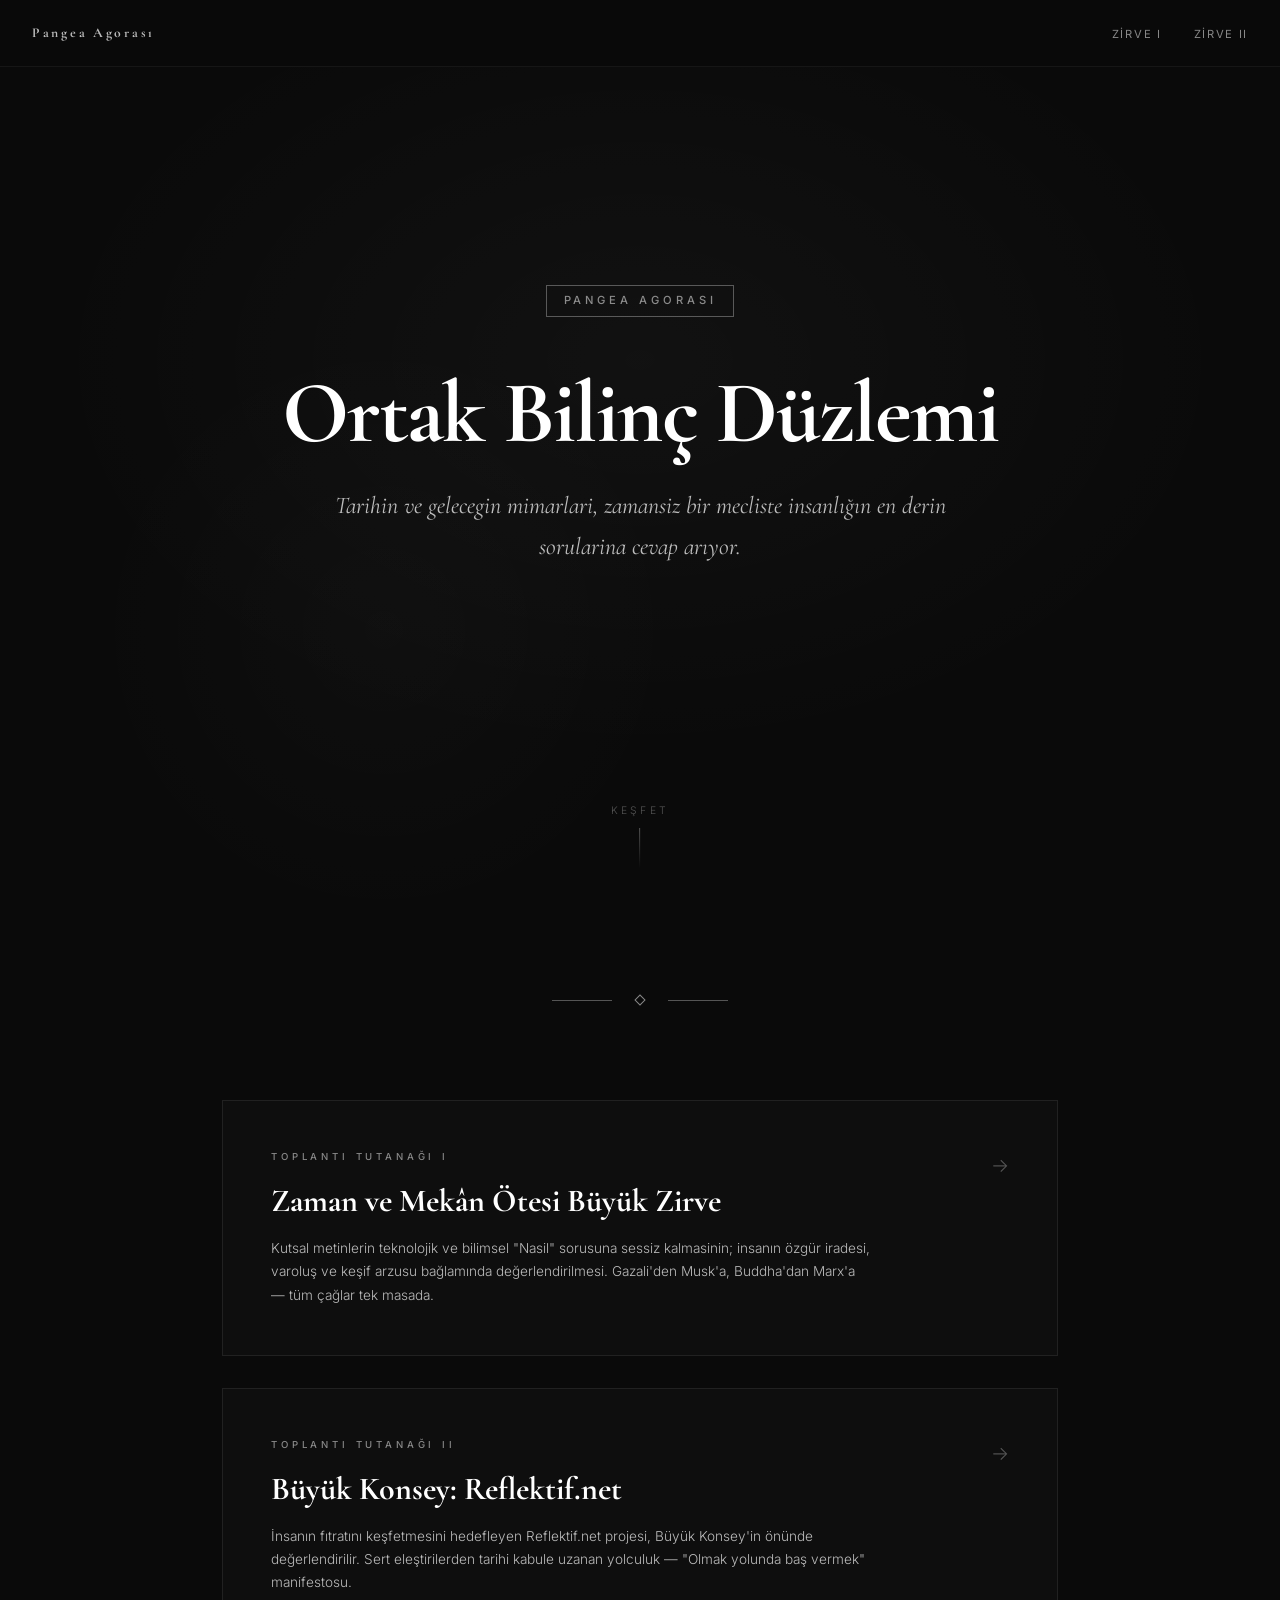
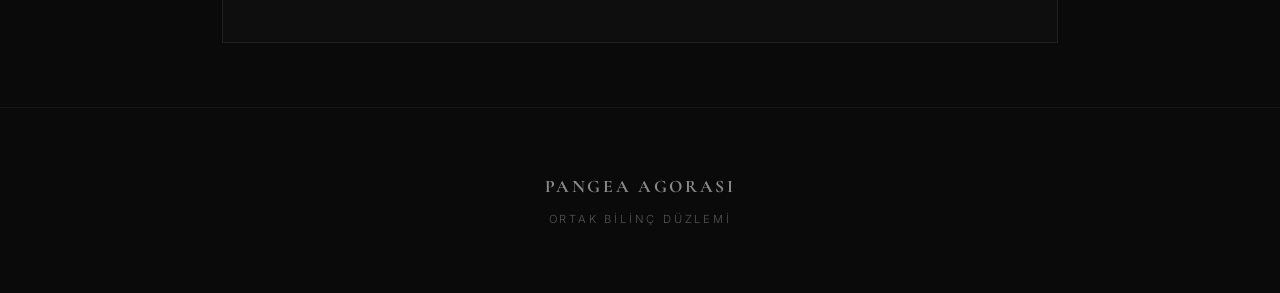
==== commit d5a4a607: "Fix Turkish character encoding in all HTML files Replace ASCII substitutions with proper Turkish cha" ====
--- a/index.html
+++ b/index.html
@@ -3,8 +3,8 @@
 <head>
     <meta charset="UTF-8">
     <meta name="viewport" content="width=device-width, initial-scale=1.0">
-    <title>Pangea Agorasi — Ortak Bilinc Duzlemi</title>
-    <meta name="description" content="Tarihin ve gelecegin mimarlari, ayni masanin etrafinda insanligin en derin sorularina cevap ariyor.">
+    <title>Pangea Agorası — Ortak Bilinç Düzlemi</title>
+    <meta name="description" content="Tarihin ve gelecegin mimarlari, aynı masanin etrafinda insanlığın en derin sorularina cevap arıyor.">
     <link rel="preconnect" href="https://fonts.googleapis.com">
     <link rel="preconnect" href="https://fonts.gstatic.com" crossorigin>
     <link href="https://fonts.googleapis.com/css2?family=Cormorant+Garamond:ital,wght@0,400;0,600;0,700;1,400;1,600&family=Inter:wght@300;400;500&display=swap" rel="stylesheet">
@@ -13,7 +13,7 @@
 <body>
 
     <nav class="site-nav">
-        <a href="index.html" class="nav-logo">Pangea Agorasi</a>
+        <a href="index.html" class="nav-logo">Pangea Agorası</a>
         <ul class="nav-links">
             <li><a href="zirve-1.html">Zirve I</a></li>
             <li><a href="buyuk-konsey.html">Zirve II</a></li>
@@ -21,11 +21,11 @@
     </nav>
 
     <header class="hero">
-        <span class="hero-badge">Pangea Agorasi</span>
-        <h1>Ortak Bilinc Duzlemi</h1>
-        <p class="hero-subtitle">Tarihin ve gelecegin mimarlari, zamansiz bir mecliste insanligin en derin sorularina cevap ariyor.</p>
+        <span class="hero-badge">Pangea Agorası</span>
+        <h1>Ortak Bilinç Düzlemi</h1>
+        <p class="hero-subtitle">Tarihin ve gelecegin mimarlari, zamansiz bir mecliste insanlığın en derin sorularina cevap arıyor.</p>
         <div class="scroll-indicator">
-            <span>Kesifet</span>
+            <span>Keşfet</span>
             <div class="line"></div>
         </div>
     </header>
@@ -36,16 +36,16 @@
         <div class="index-grid">
 
             <a href="zirve-1.html" class="index-card">
-                <div class="card-number">Toplanti Tutanagi I</div>
-                <div class="card-title">Zaman ve Mekan Otesi Buyuk Zirve</div>
-                <div class="card-desc">Kutsal metinlerin teknolojik ve bilimsel "Nasil" sorusuna sessiz kalmasinin; insanin ozgur iradesi, varolug ve kegif arzusu baglaminda degerlendirilmesi. Gazali'den Musk'a, Buddha'dan Marx'a — tum caglar tek masada.</div>
+                <div class="card-number">Toplantı Tutanağı I</div>
+                <div class="card-title">Zaman ve Mekân Ötesi Büyük Zirve</div>
+                <div class="card-desc">Kutsal metinlerin teknolojik ve bilimsel "Nasil" sorusuna sessiz kalmasinin; insanın özgür iradesi, varoluş ve keşif arzusu bağlamında değerlendirilmesi. Gazali'den Musk'a, Buddha'dan Marx'a — tüm çağlar tek masada.</div>
                 <span class="card-arrow">&rarr;</span>
             </a>
 
             <a href="buyuk-konsey.html" class="index-card">
-                <div class="card-number">Toplanti Tutanagi II</div>
-                <div class="card-title">Buyuk Konsey: Reflektif.net</div>
-                <div class="card-desc">Insanin fitratini kesfetmesini hedefleyen Reflektif.net projesi, Buyuk Konsey'in onunde degerlendirilir. Sert elestirilerden tarihi kabule uzanan yolculuk — "Olmak yolunda bas vermek" manifestosu.</div>
+                <div class="card-number">Toplantı Tutanağı II</div>
+                <div class="card-title">Büyük Konsey: Reflektif.net</div>
+                <div class="card-desc">İnsanın fıtratını keşfetmesini hedefleyen Reflektif.net projesi, Büyük Konsey'in önünde değerlendirilir. Sert eleştirilerden tarihi kabule uzanan yolculuk — "Olmak yolunda baş vermek" manifestosu.</div>
                 <span class="card-arrow">&rarr;</span>
             </a>
 
@@ -54,7 +54,7 @@
 
     <footer>
         <div class="logo">PANGEA AGORASI</div>
-        <div class="tagline">Ortak Bilinc Duzlemi</div>
+        <div class="tagline">Ortak Bilinç Düzlemi</div>
     </footer>
 
 </body>
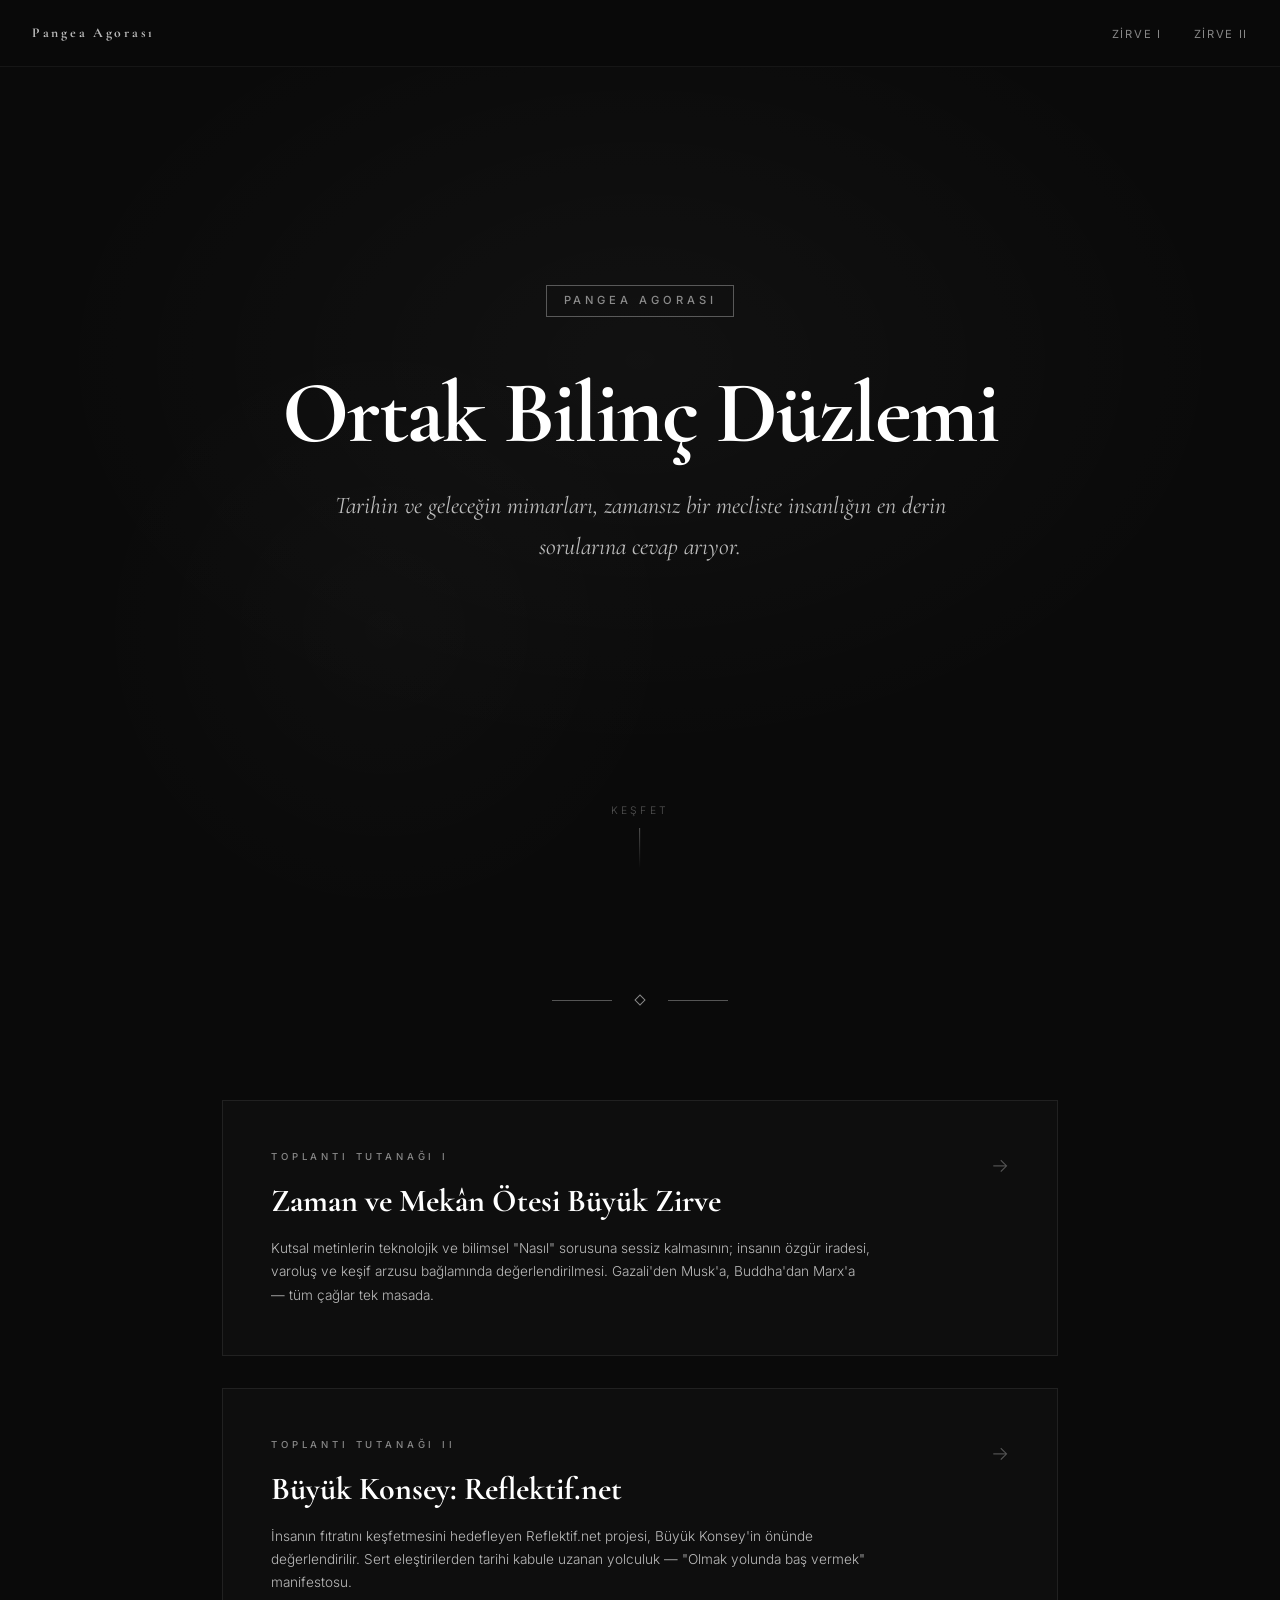
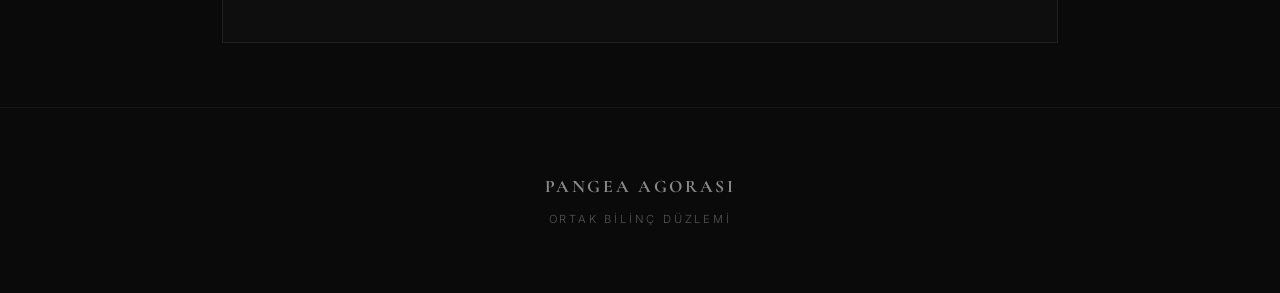
==== commit 03475f02: "Fix remaining Turkish characters across all HTML files Second pass: fix hundreds of additional words" ====
--- a/index.html
+++ b/index.html
@@ -4,7 +4,7 @@
     <meta charset="UTF-8">
     <meta name="viewport" content="width=device-width, initial-scale=1.0">
     <title>Pangea Agorası — Ortak Bilinç Düzlemi</title>
-    <meta name="description" content="Tarihin ve gelecegin mimarlari, aynı masanin etrafinda insanlığın en derin sorularina cevap arıyor.">
+    <meta name="description" content="Tarihin ve geleceğin mimarları, aynı masanın etrafında insanlığın en derin sorularına cevap arıyor.">
     <link rel="preconnect" href="https://fonts.googleapis.com">
     <link rel="preconnect" href="https://fonts.gstatic.com" crossorigin>
     <link href="https://fonts.googleapis.com/css2?family=Cormorant+Garamond:ital,wght@0,400;0,600;0,700;1,400;1,600&family=Inter:wght@300;400;500&display=swap" rel="stylesheet">
@@ -23,7 +23,7 @@
     <header class="hero">
         <span class="hero-badge">Pangea Agorası</span>
         <h1>Ortak Bilinç Düzlemi</h1>
-        <p class="hero-subtitle">Tarihin ve gelecegin mimarlari, zamansiz bir mecliste insanlığın en derin sorularina cevap arıyor.</p>
+        <p class="hero-subtitle">Tarihin ve geleceğin mimarları, zamansız bir mecliste insanlığın en derin sorularına cevap arıyor.</p>
         <div class="scroll-indicator">
             <span>Keşfet</span>
             <div class="line"></div>
@@ -38,7 +38,7 @@
             <a href="zirve-1.html" class="index-card">
                 <div class="card-number">Toplantı Tutanağı I</div>
                 <div class="card-title">Zaman ve Mekân Ötesi Büyük Zirve</div>
-                <div class="card-desc">Kutsal metinlerin teknolojik ve bilimsel "Nasil" sorusuna sessiz kalmasinin; insanın özgür iradesi, varoluş ve keşif arzusu bağlamında değerlendirilmesi. Gazali'den Musk'a, Buddha'dan Marx'a — tüm çağlar tek masada.</div>
+                <div class="card-desc">Kutsal metinlerin teknolojik ve bilimsel "Nasıl" sorusuna sessiz kalmasının; insanın özgür iradesi, varoluş ve keşif arzusu bağlamında değerlendirilmesi. Gazali'den Musk'a, Buddha'dan Marx'a — tüm çağlar tek masada.</div>
                 <span class="card-arrow">&rarr;</span>
             </a>
 
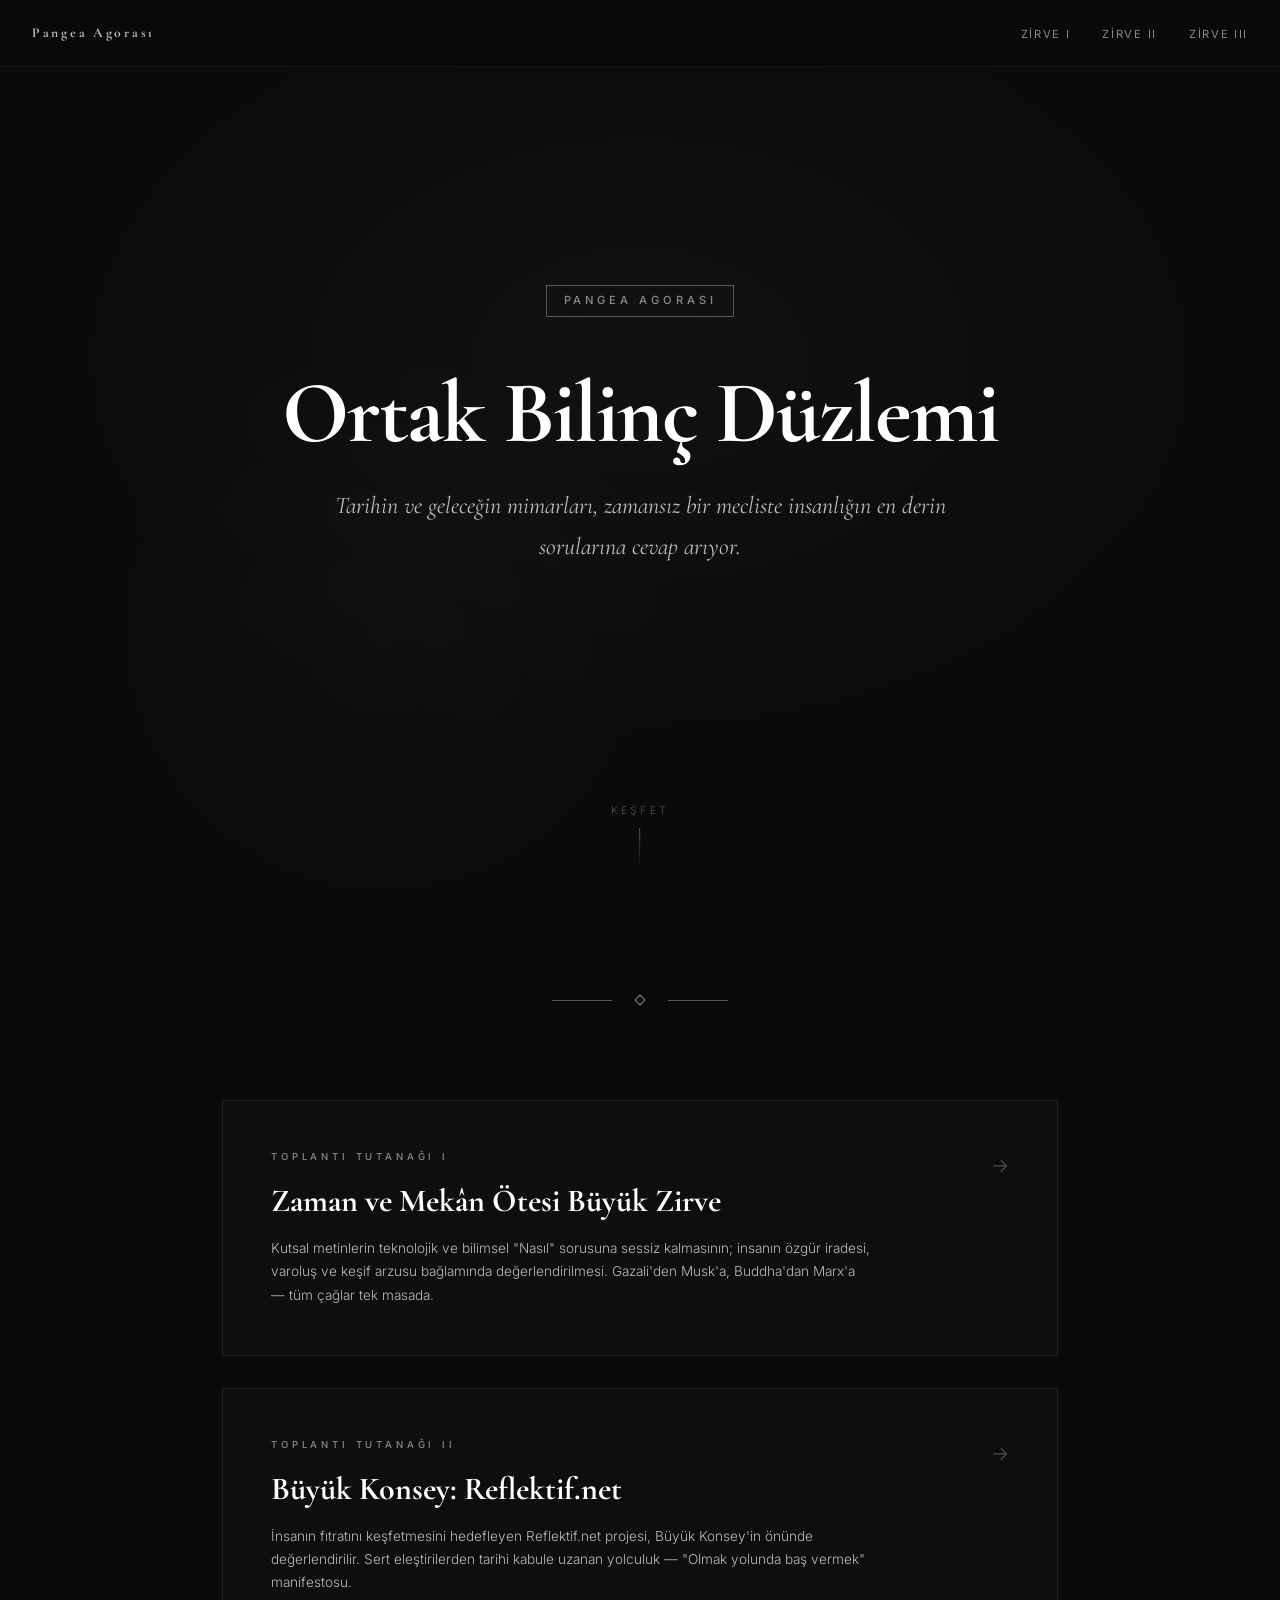
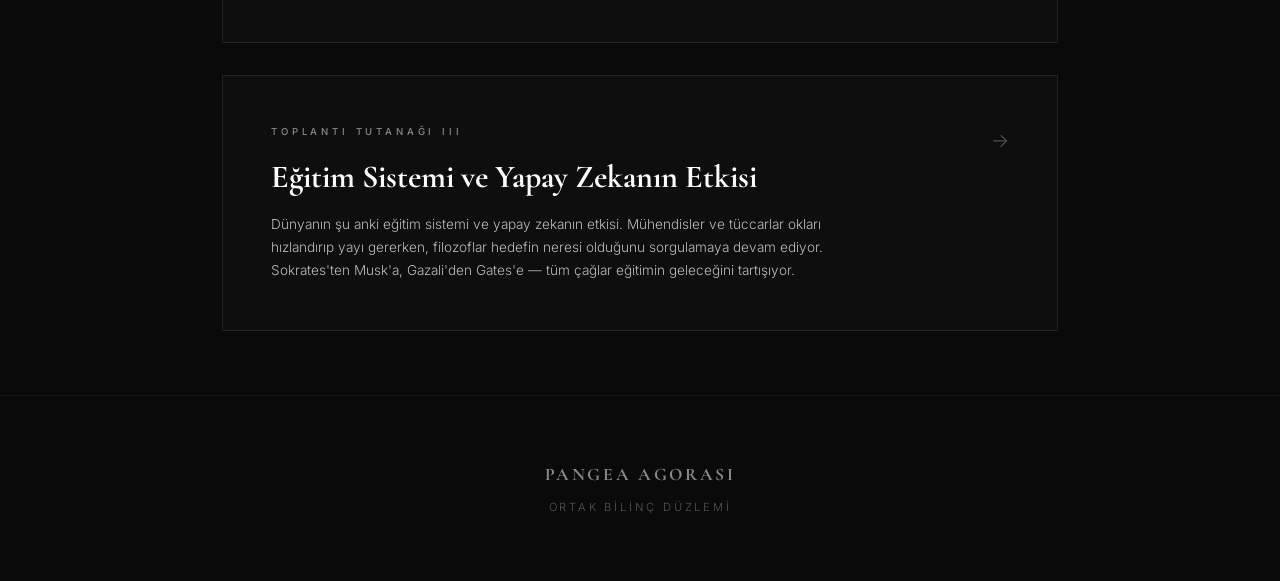
==== commit ff22e776: "Zirve III eklendi: Eğitim Sistemi ve Yapay Zekanın Etkisi - Tüm sayfalara navigasyon güncellendi" ====
--- a/index.html
+++ b/index.html
@@ -17,6 +17,7 @@
         <ul class="nav-links">
             <li><a href="zirve-1.html">Zirve I</a></li>
             <li><a href="buyuk-konsey.html">Zirve II</a></li>
+            <li><a href="zirve-3.html">Zirve III</a></li>
         </ul>
     </nav>
 
@@ -49,6 +50,13 @@
                 <span class="card-arrow">&rarr;</span>
             </a>
 
+            <a href="zirve-3.html" class="index-card">
+                <div class="card-number">Toplantı Tutanağı III</div>
+                <div class="card-title">Eğitim Sistemi ve Yapay Zekanın Etkisi</div>
+                <div class="card-desc">Dünyanın şu anki eğitim sistemi ve yapay zekanın etkisi. Mühendisler ve tüccarlar okları hızlandırıp yayı gererken, filozoflar hedefin neresi olduğunu sorgulamaya devam ediyor. Sokrates'ten Musk'a, Gazali'den Gates'e — tüm çağlar eğitimin geleceğini tartışıyor.</div>
+                <span class="card-arrow">&rarr;</span>
+            </a>
+
         </div>
     </main>
 
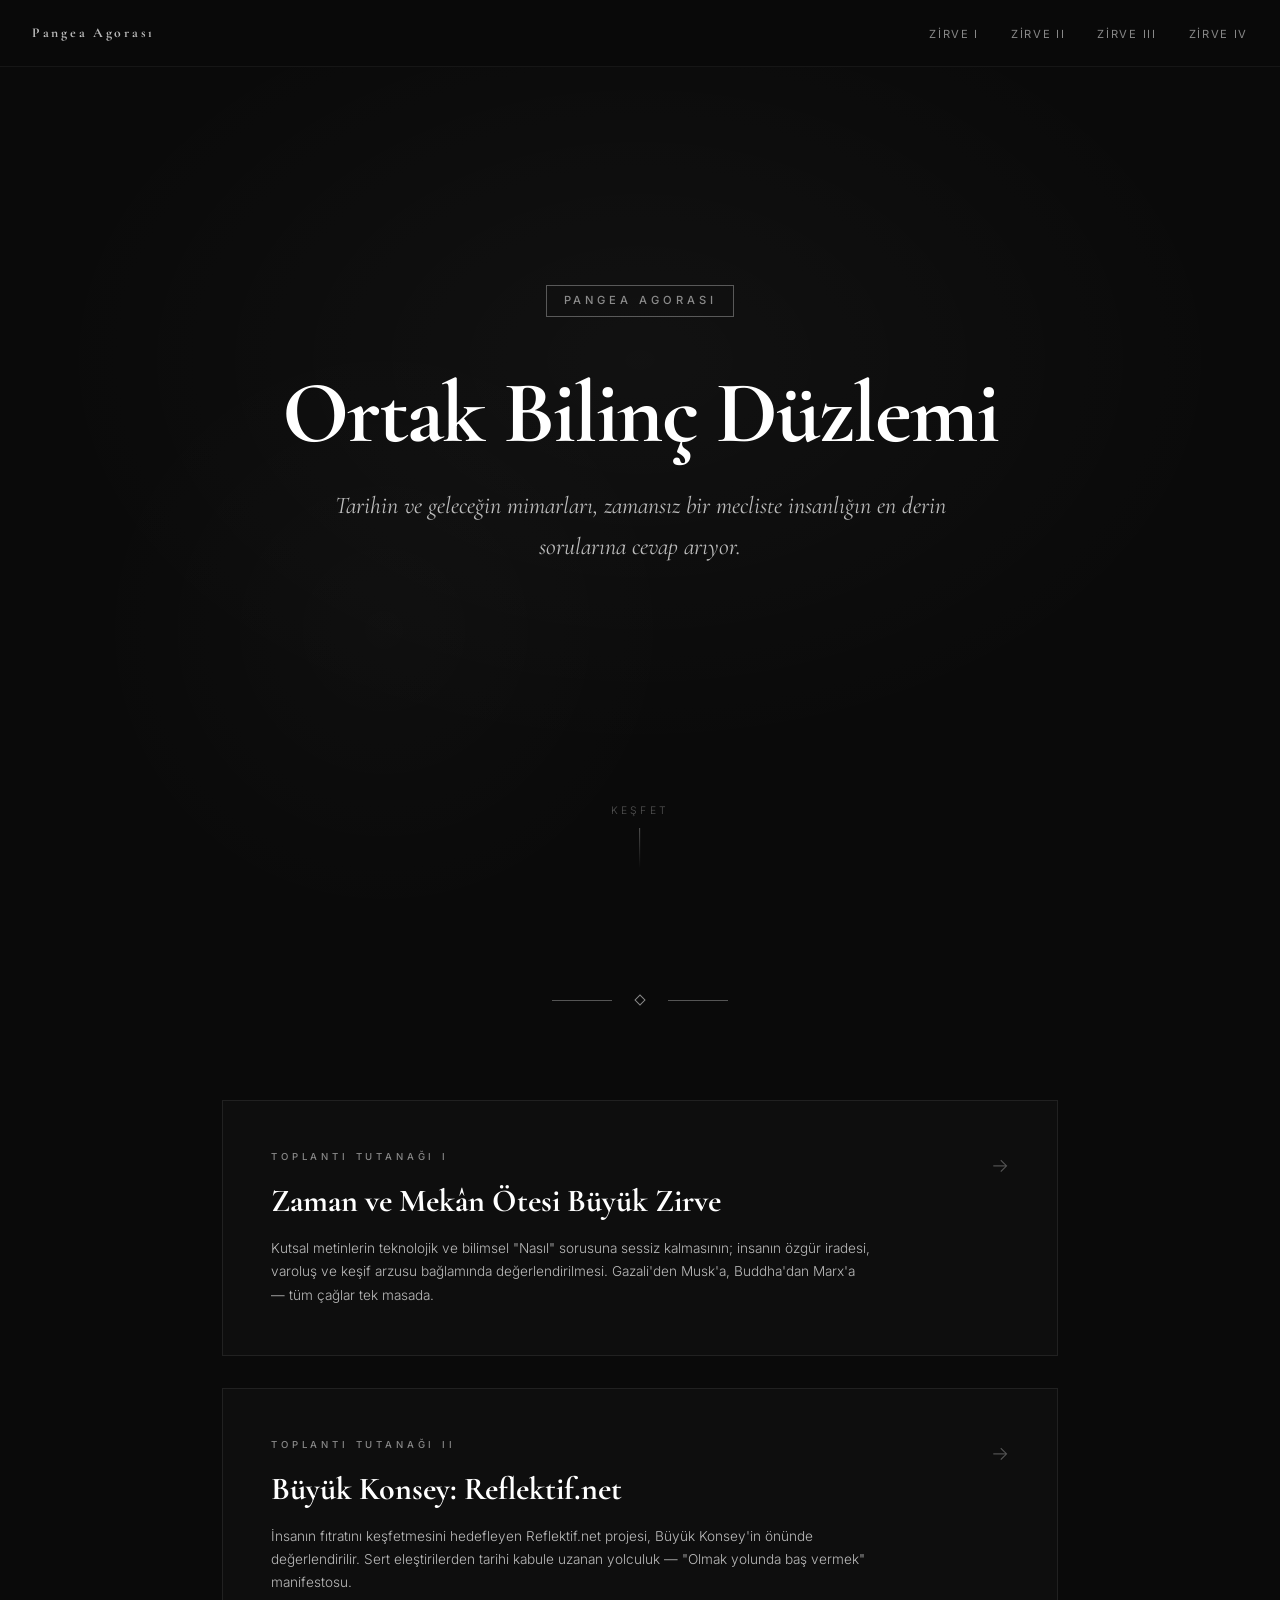
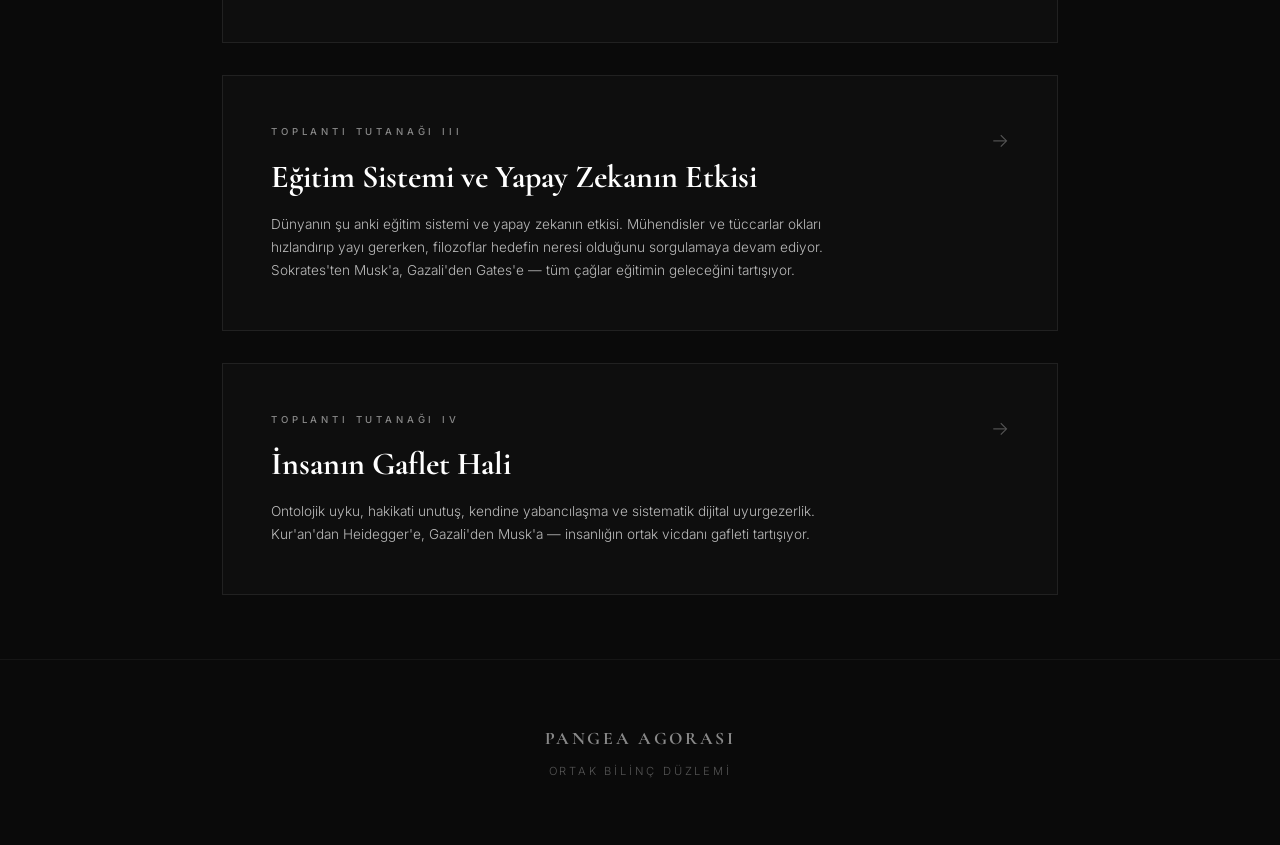
==== commit 6cce8da8: "Zirve IV eklendi: İnsanın Gaflet Hali - Tüm sayfalara navigasyon güncellendi" ====
--- a/index.html
+++ b/index.html
@@ -18,6 +18,7 @@
             <li><a href="zirve-1.html">Zirve I</a></li>
             <li><a href="buyuk-konsey.html">Zirve II</a></li>
             <li><a href="zirve-3.html">Zirve III</a></li>
+            <li><a href="zirve-4.html">Zirve IV</a></li>
         </ul>
     </nav>
 
@@ -57,6 +58,13 @@
                 <span class="card-arrow">&rarr;</span>
             </a>
 
+            <a href="zirve-4.html" class="index-card">
+                <div class="card-number">Toplantı Tutanağı IV</div>
+                <div class="card-title">İnsanın Gaflet Hali</div>
+                <div class="card-desc">Ontolojik uyku, hakikati unutuş, kendine yabancılaşma ve sistematik dijital uyurgezerlik. Kur'an'dan Heidegger'e, Gazali'den Musk'a — insanlığın ortak vicdanı gafleti tartışıyor.</div>
+                <span class="card-arrow">&rarr;</span>
+            </a>
+
         </div>
     </main>
 
